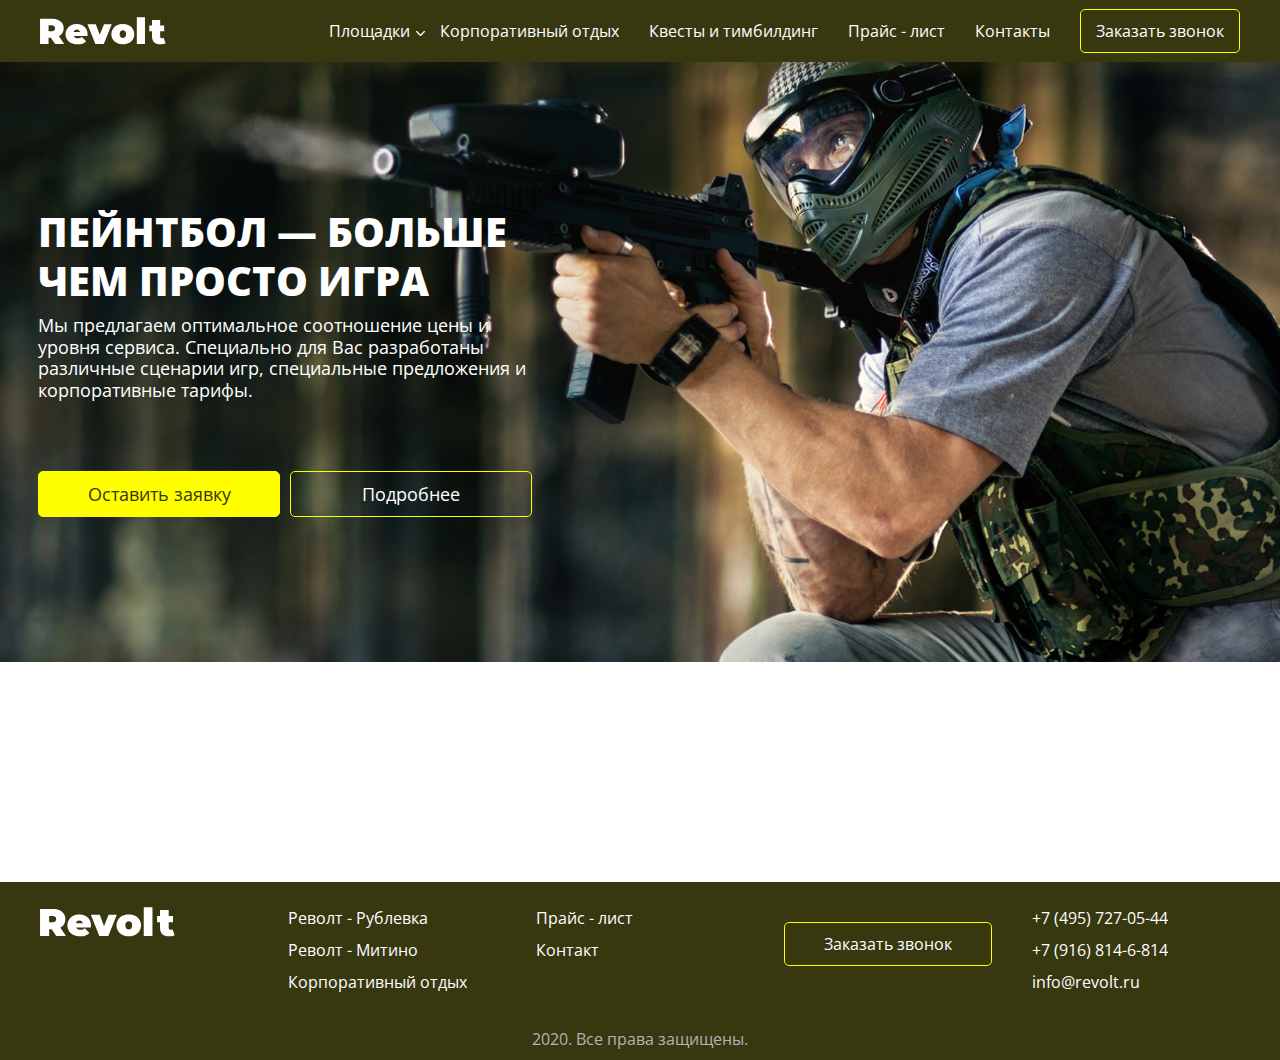
==== index.html @ 3234b591 "Add files via upload" ====
<!DOCTYPE html>
<html lang="en">

<head>
    <meta charset="utf-8">
    <meta http-equiv="X-UA-Compatible" content="IE=edge">
    <title></title>
    <meta name="description" content="">
    <meta name="viewport" content="width=device-width, user-scalable=no, initial-scale=1.0, maximum-scale=1.0, minimum-scale=1.0">
    <link rel="stylesheet" href="css/slick.css">
    <link rel="stylesheet" href="css/slick-theme.css">
    <link rel="stylesheet" href="css/magnific-popup.css">
    <link rel="stylesheet" href="css/main.css">
    <link href="https://fonts.googleapis.com/css?family=Open+Sans:300,400,600,700,800&display=swap&subset=cyrillic" rel="stylesheet">
</head>

<body>
    <div class="wrapper">
        <header class="padding">
            <div class="container">
                <div class="header-container">
                    <div class="logo-box">
                        <img src="img/icon/revolt.svg" alt="logo">
                    </div>
                    <nav>
                        <ul>
                            <li>
                                <a href="#">Площадки</a>
                                <ul class="sub-menu">
                                    <li>
                                        <a href="#">Test</a>
                                    </li>
                                    <li>
                                        <a href="#">Test</a>
                                    </li>
                                </ul>
                            </li>
                            <li>
                                <a href="#">Корпоративный отдых</a>
                            </li>
                            <li>
                                <a href="#">Квесты и тимбилдинг</a>
                            </li>
                            <li>
                                <a href="#">Прайс - лист</a>
                            </li>
                            <li>
                                <a href="#">Контакты</a>
                            </li>
                        </ul>
                        <a href="#" class="btn-call">Заказать звонок</a>
                    </nav>
                    <img src="img/icon/menu.svg" class="call-menu" alt="menu">
                </div>
            </div>
        </header>
        <main>
            <div class="backdrop"></div>
            <section class="offer padding">
                <div class="container">
                    <div class="offer-container">
                        <div class="offer-box">
                            <p class="title-xl">пейнтбол — бОльше чем просто игра</p>
                            <p class="text-simple">
                                Мы предлагаем оптимальное соотношение цены и уровня сервиса. Специально для Вас разработаны различные сценарии игр, специальные предложения и корпоративные тарифы.
                            </p>
                            <div class="btn-wraper">
                                <a href="#" class="btn-gold">Оставить заявку</a>
                                <a href="#" class="btn-transparent">Подробнее</a>
                            </div>
                        </div>
                    </div>
                </div>
            </section>
        </main>
        <footer class="padding">
            <div class="container">
                <div class="footer-container">
                    <div class="footer-logo">
                        <img src="img/icon/revolt.svg" alt="revolt">
                    </div>
                    <div class="footer-link-box">
                        <a href="#" class="footer-link">Револт - Рублевка</a>
                        <a href="#" class="footer-link">Револт - Митино</a>
                        <a href="#" class="footer-link">Корпоративный отдых</a>
                    </div>
                    <div class="footer-link-box">
                        <a href="#" class="footer-link">Прайс - лист</a>
                        <a href="#" class="footer-link">Контакт</a>
                    </div>
                    <div class="footer-link-box">
                        <a href="#" class="btn-call">Заказать звонок</a>
                    </div>
                    <div class="footer-link-box">
                        <a href="#" class="footer-link">+7 (495) 727-05-44</a>
                        <a href="#" class="footer-link">+7 (916) 814-6-814</a>
                        <a href="#" class="footer-link">info@revolt.ru</a>
                    </div>
                </div>
                <p class="coopyright">2020. Все права защищены.</p>
            </div>
        </footer>
    </div>


    <div id="test-form" class="mfp-hide white-popup-block">
        <p class="modal-title">Форма заявки</p>
        <p class="modal-text text-light">Оставьте свои контакты и мы с вами свяжемся<br> для уточнения деталей</p>
        <form method="POST">
            <div class="input-box">
                <input type="text" name="nameUser" placeholder="Имя" min="2" max="15" required>
            </div>
            <div class="input-box">
                <input type="text" name="phoneUser" placeholder="Телефон" min="8" max="25" required>
            </div>
            <div class="btn-wrap">
                <button type="submit">Отправить заявку</button>
            </div>
            <p class="politica-form">
                Нажимая кнопку, я принимаю <a href="#">политику<br> конфиденциальности</a> и соглашаюсь<br> с обработкой персональных данных.
            </p>
        </form>
    </div>

    <script src="js/libs/jquery-3.4.1.min.js"></script>
    <script src="js/libs/slick.min.js"></script>
    <script src="js/libs/jquery.magnific-popup.min.js"></script>
    <script src="js/common.js"></script>
</body>

</html>
---- css/main.css ----
header {
  background: #373810;
  -webkit-box-shadow: 8px 8px 15px rgba(55, 56, 16, 0.3);
          box-shadow: 8px 8px 15px rgba(55, 56, 16, 0.3);
  z-index: 999;
  position: relative; }

.header-container {
  display: -webkit-box;
  display: -webkit-flex;
  display: -ms-flexbox;
  display: flex;
  -webkit-box-align: center;
  -webkit-align-items: center;
      -ms-flex-align: center;
          align-items: center;
  -webkit-box-pack: justify;
  -webkit-justify-content: space-between;
      -ms-flex-pack: justify;
          justify-content: space-between; }
  @media (max-width: 990px) {
    .header-container {
      padding: 10px 0;
      position: relative; } }
  .header-container .logo-box {
    display: -webkit-box;
    display: -webkit-flex;
    display: -ms-flexbox;
    display: flex;
    -webkit-box-align: center;
    -webkit-align-items: center;
        -ms-flex-align: center;
            align-items: center;
    -webkit-box-pack: center;
    -webkit-justify-content: center;
        -ms-flex-pack: center;
            justify-content: center; }
  .header-container nav {
    display: -webkit-box;
    display: -webkit-flex;
    display: -ms-flexbox;
    display: flex;
    padding: 5px 0;
    -webkit-box-align: center;
    -webkit-align-items: center;
        -ms-flex-align: center;
            align-items: center;
    -webkit-box-pack: justify;
    -webkit-justify-content: space-between;
        -ms-flex-pack: justify;
            justify-content: space-between; }
    @media (max-width: 990px) {
      .header-container nav {
        display: none;
        padding: 0;
        top: 50px;
        left: -20px;
        width: 100vw;
        position: absolute;
        background: #373810;
        -webkit-box-shadow: 8px 8px 15px rgba(55, 56, 16, 0.2);
                box-shadow: 8px 8px 15px rgba(55, 56, 16, 0.2); } }
    .header-container nav ul {
      display: -webkit-box;
      display: -webkit-flex;
      display: -ms-flexbox;
      display: flex;
      -webkit-box-align: center;
      -webkit-align-items: center;
          -ms-flex-align: center;
              align-items: center;
      -webkit-box-pack: justify;
      -webkit-justify-content: space-between;
          -ms-flex-pack: justify;
              justify-content: space-between;
      margin-right: 15px; }
      @media (max-width: 990px) {
        .header-container nav ul {
          padding: 10px 15px;
          margin: 0;
          -webkit-box-orient: vertical;
          -webkit-box-direction: normal;
          -webkit-flex-direction: column;
              -ms-flex-direction: column;
                  flex-direction: column;
          -webkit-box-align: start;
          -webkit-align-items: flex-start;
              -ms-flex-align: start;
                  align-items: flex-start;
          margin-bottom: 5px; } }
      .header-container nav ul li a {
        display: block;
        font: normal 1rem 'Open Sans', sans-serif;
        padding: 15px;
        color: #fff;
        -webkit-transition: .3s;
        -o-transition: .3s;
        transition: .3s; }
        .header-container nav ul li a:hover {
          color: #e0e0e0; }
        @media (max-width: 1150px) {
          .header-container nav ul li a {
            padding: 10px 5px;
            font-size: .9rem; } }
        @media (max-width: 990px) {
          .header-container nav ul li a {
            font-size: 1rem;
            font-weight: 600; } }
      .header-container nav ul li:nth-child(1) {
        position: relative;
        -webkit-transition: .3s;
        -o-transition: .3s;
        transition: .3s; }
        .header-container nav ul li:nth-child(1)::after {
          content: url(../img/icon/arrow.svg);
          position: absolute;
          right: 0;
          top: 16px; }
          @media (max-width: 990px) {
            .header-container nav ul li:nth-child(1)::after {
              right: -20px;
              top: 11px; } }
        .header-container nav ul li:nth-child(1):hover .sub-menu {
          display: block;
          opacity: 1; }
    .header-container nav .sub-menu {
      display: none;
      position: absolute;
      background: #373810;
      left: 15px;
      margin: 0;
      width: 100%;
      opacity: 0;
      -webkit-transition: .3s;
      -o-transition: .3s;
      transition: .3s; }
      @media (max-width: 990px) {
        .header-container nav .sub-menu {
          position: relative;
          left: 15px;
          padding: 0 5px;
          display: block; } }
      .header-container nav .sub-menu li {
        position: relative; }
      .header-container nav .sub-menu li:nth-child(1)::after {
        display: none; }
      .header-container nav .sub-menu a {
        padding: 10px;
        font-size: .87rem; }
        @media (max-width: 990px) {
          .header-container nav .sub-menu a {
            font-size: 1rem;
            font-weight: 600;
            padding: 0;
            margin-bottom: 10px; } }
      @media (max-width: 990px) {
        .header-container nav .sub-menu li:last-child a {
          margin: 0; } }
  .header-container .btn-call {
    display: block;
    font: normal 1rem 'Open Sans', sans-serif;
    color: #fff;
    padding: 10px 15px;
    border: 1px solid #FFFF00;
    border-radius: 5px;
    display: -webkit-box;
    display: -webkit-flex;
    display: -ms-flexbox;
    display: flex;
    -webkit-box-align: center;
    -webkit-align-items: center;
        -ms-flex-align: center;
            align-items: center;
    -webkit-box-pack: center;
    -webkit-justify-content: center;
        -ms-flex-pack: center;
            justify-content: center;
    -webkit-transition: .3s;
    -o-transition: .3s;
    transition: .3s; }
    @media (max-width: 990px) {
      .header-container .btn-call {
        -webkit-box-sizing: border-box;
                box-sizing: border-box;
        max-width: 100%;
        font-weight: 600;
        font-size: 1.125rem;
        margin: 0 20px;
        margin-bottom: 20px; } }
    .header-container .btn-call:hover {
      background: #FFFF00;
      color: #000; }

.call-menu {
  display: none; }
  @media (max-width: 990px) {
    .call-menu {
      display: block;
      height: 30px; } }

.backdrop {
  position: fixed;
  left: -110%;
  top: 0;
  width: 100%;
  height: 100%;
  background: rgba(0, 0, 0, 0.7);
  opacity: 0;
  z-index: 99;
  -webkit-transition: opacity 0.3s ease;
  -o-transition: opacity 0.3s ease;
  transition: opacity 0.3s ease; }

.backdrop-active {
  opacity: 1;
  left: 0; }

.offer {
  background: url(../img/offer/offer-bg.png) no-repeat center center;
  background-size: cover;
  height: 600px; }
  @media (max-width: 768px) {
    .offer {
      height: 500px; } }
  .offer .container {
    height: 100%; }

.offer-container {
  display: -webkit-box;
  display: -webkit-flex;
  display: -ms-flexbox;
  display: flex;
  -webkit-box-orient: vertical;
  -webkit-box-direction: normal;
  -webkit-flex-direction: column;
      -ms-flex-direction: column;
          flex-direction: column;
  -webkit-box-pack: center;
  -webkit-justify-content: center;
      -ms-flex-pack: center;
          justify-content: center;
  -webkit-box-align: center;
  -webkit-align-items: center;
      -ms-flex-align: center;
          align-items: center;
  height: 100%;
  max-width: 500px; }
  .offer-container .text-simple {
    margin-bottom: 70px; }
    @media (max-width: 990px) {
      .offer-container .text-simple {
        margin-bottom: 30px; } }
    @media (max-width: 576px) {
      .offer-container .text-simple {
        text-align: center; } }
  @media (max-width: 576px) {
    .offer-container .title-xl {
      text-align: center; } }

.title-xl {
  text-transform: uppercase;
  color: #FFF;
  font: 900 2.5rem 'Open Sans', sans-serif;
  line-height: 123.9%;
  margin-bottom: 10px; }
  @media (max-width: 990px) {
    .title-xl {
      font-size: 2rem; } }
  @media (max-width: 576px) {
    .title-xl {
      font-size: 1.4rem; } }

.text-simple {
  color: #FFF;
  font: normal 1.125rem 'Open Sans', sans-serif;
  line-height: 119.9%; }
  @media (max-width: 990px) {
    .text-simple {
      font-size: 1rem; } }
  @media (max-width: 576px) {
    .text-simple {
      font-size: .95rem; } }

.btn-gold {
  background: #FFFF00;
  border-radius: 5px;
  color: #373810;
  font: normal 1.125rem 'Open Sans', sans-serif;
  padding: 10px 30px;
  border: 1px solid #FFFF00;
  width: 180px;
  display: block;
  -webkit-transition: .3s;
  -o-transition: .3s;
  transition: .3s; }
  .btn-gold:hover {
    -webkit-box-shadow: 0px 0px 25px 0px rgba(255, 255, 0, 0.75);
            box-shadow: 0px 0px 25px 0px rgba(255, 255, 0, 0.75); }
  @media (max-width: 576px) {
    .btn-gold {
      width: 100%;
      -webkit-box-sizing: border-box;
              box-sizing: border-box; } }

.btn-transparent {
  background: transparent;
  border: 1px solid #FFFF00;
  border-radius: 5px;
  color: #fff;
  font: normal 1.125rem 'Open Sans', sans-serif;
  padding: 10px 30px;
  width: 180px;
  display: block;
  -webkit-transition: .3s;
  -o-transition: .3s;
  transition: .3s; }
  .btn-transparent:hover {
    background: #FFFF00;
    color: #000; }
  @media (max-width: 576px) {
    .btn-transparent {
      width: 100%;
      -webkit-box-sizing: border-box;
              box-sizing: border-box; } }

.btn-wraper {
  display: -webkit-box;
  display: -webkit-flex;
  display: -ms-flexbox;
  display: flex; }
  @media (max-width: 768px) {
    .btn-wraper {
      -webkit-box-orient: vertical;
      -webkit-box-direction: normal;
      -webkit-flex-direction: column;
          -ms-flex-direction: column;
              flex-direction: column;
      -webkit-box-pack: center;
      -webkit-justify-content: center;
          -ms-flex-pack: center;
              justify-content: center;
      -webkit-box-align: center;
      -webkit-align-items: center;
          -ms-flex-align: center;
              align-items: center; } }
  .btn-wraper a {
    text-align: center;
    margin-right: 10px; }
    @media (max-width: 768px) {
      .btn-wraper a {
        margin: 0 0 10px 0; } }

footer {
  background: #373810; }

.footer-container {
  padding: 25px 0;
  display: grid;
  grid-template-columns: 1fr 1fr 1fr 1fr 1fr;
  grid-gap: 40px; }
  @media (max-width: 1110px) {
    .footer-container {
      grid-gap: 20px; } }
  @media (max-width: 990px) {
    .footer-container {
      grid-template-columns: 1fr 1fr 1fr; } }
  @media (max-width: 768px) {
    .footer-container {
      grid-template-columns: 1fr 1fr; } }
  .footer-container img {
    height: 30px; }
    @media (max-width: 380px) {
      .footer-container img {
        height: 25px; } }

@media (max-width: 990px) {
  .footer-link-box:nth-child(2) {
    -webkit-box-align: start;
    -webkit-align-items: flex-start;
        -ms-flex-align: start;
            align-items: flex-start;
    display: -webkit-box;
    display: -webkit-flex;
    display: -ms-flexbox;
    display: flex;
    grid-row-start: 2;
    -webkit-box-orient: vertical;
    -webkit-box-direction: normal;
    -webkit-flex-direction: column;
        -ms-flex-direction: column;
            flex-direction: column; } }

@media (max-width: 990px) {
  .footer-link-box:nth-child(3) {
    -webkit-box-align: end;
    -webkit-align-items: flex-end;
        -ms-flex-align: end;
            align-items: flex-end;
    display: -webkit-box;
    display: -webkit-flex;
    display: -ms-flexbox;
    display: flex;
    -webkit-box-orient: vertical;
    -webkit-box-direction: normal;
    -webkit-flex-direction: column;
        -ms-flex-direction: column;
            flex-direction: column; } }

@media (max-width: 990px) {
  .footer-link-box:nth-child(4) {
    grid-column-start: 1;
    grid-column-end: 3; } }

@media (max-width: 990px) {
  .footer-link-box:nth-child(5) {
    grid-column-start: 2;
    grid-column-end: 3;
    grid-row-start: 2;
    -webkit-box-align: end;
    -webkit-align-items: flex-end;
        -ms-flex-align: end;
            align-items: flex-end;
    display: -webkit-box;
    display: -webkit-flex;
    display: -ms-flexbox;
    display: flex;
    -webkit-box-orient: vertical;
    -webkit-box-direction: normal;
    -webkit-flex-direction: column;
        -ms-flex-direction: column;
            flex-direction: column; } }

.coopyright {
  display: block;
  text-align: center;
  font: normal 1rem 'Open Sans', sans-serif;
  color: #B3B3B3;
  padding-bottom: 10px; }

.footer-link-box .btn-call {
  display: inline-block;
  font: normal 1rem 'Open Sans', sans-serif;
  color: #fff;
  padding: 10px 15px;
  border: 1px solid #FFFF00;
  border-radius: 5px;
  display: -webkit-box;
  display: -webkit-flex;
  display: -ms-flexbox;
  display: flex;
  -webkit-box-align: center;
  -webkit-align-items: center;
      -ms-flex-align: center;
          align-items: center;
  -webkit-box-pack: center;
  -webkit-justify-content: center;
      -ms-flex-pack: center;
          justify-content: center;
  -webkit-transition: .3s;
  -o-transition: .3s;
  transition: .3s;
  margin-top: 15px; }
  @media (max-width: 990px) {
    .footer-link-box .btn-call {
      -webkit-box-sizing: border-box;
              box-sizing: border-box;
      max-width: 100%;
      font-weight: 600;
      font-size: 1.125rem;
      margin: 0 20px; } }
  .footer-link-box .btn-call:hover {
    background: #FFFF00;
    color: #000; }

.footer-link-box .footer-link {
  font: normal 1rem 'Open Sans', sans-serif;
  color: #fff;
  margin-bottom: 10px;
  display: block;
  -webkit-transition: .3s;
  -o-transition: .3s;
  transition: .3s; }
  .footer-link-box .footer-link:hover {
    color: #e0e0e0; }
  @media (max-width: 990px) {
    .footer-link-box .footer-link {
      font-size: .9rem; } }

html,
body {
  padding: 0;
  margin: 0;
  overflow-x: hidden;
  -webkit-box-sizing: border-box;
          box-sizing: border-box;
  font-family: 'Open Sans', sans-serif; }

.container {
  max-width: 1280px;
  margin: 0 auto; }

ul {
  padding: 0;
  margin: 0; }

h1,
h2,
h3,
h4,
h5,
p {
  margin: 0; }

.padding {
  padding: 0 40px; }
  @media (max-width: 990px) {
    .padding {
      padding: 0 20px; } }
  @media (max-width: 576px) {
    .padding {
      padding: 0 20px; } }

.margin {
  margin-bottom: 80px; }
  @media (max-width: 990px) {
    .margin {
      margin-bottom: 60px; } }

button,
input,
a {
  outline: none; }

main {
  min-height: -webkit-calc(100vh - 80px);
  min-height: calc(100vh - 80px); }

a {
  text-decoration: none;
  cursor: pointer; }

ul {
  list-style-type: none;
  padding: 0; }

.tabs__content {
  display: none; }

.tabs__content.active {
  display: block; }

.slick-slide {
  outline: none; }

main {
  margin-top: 0; }
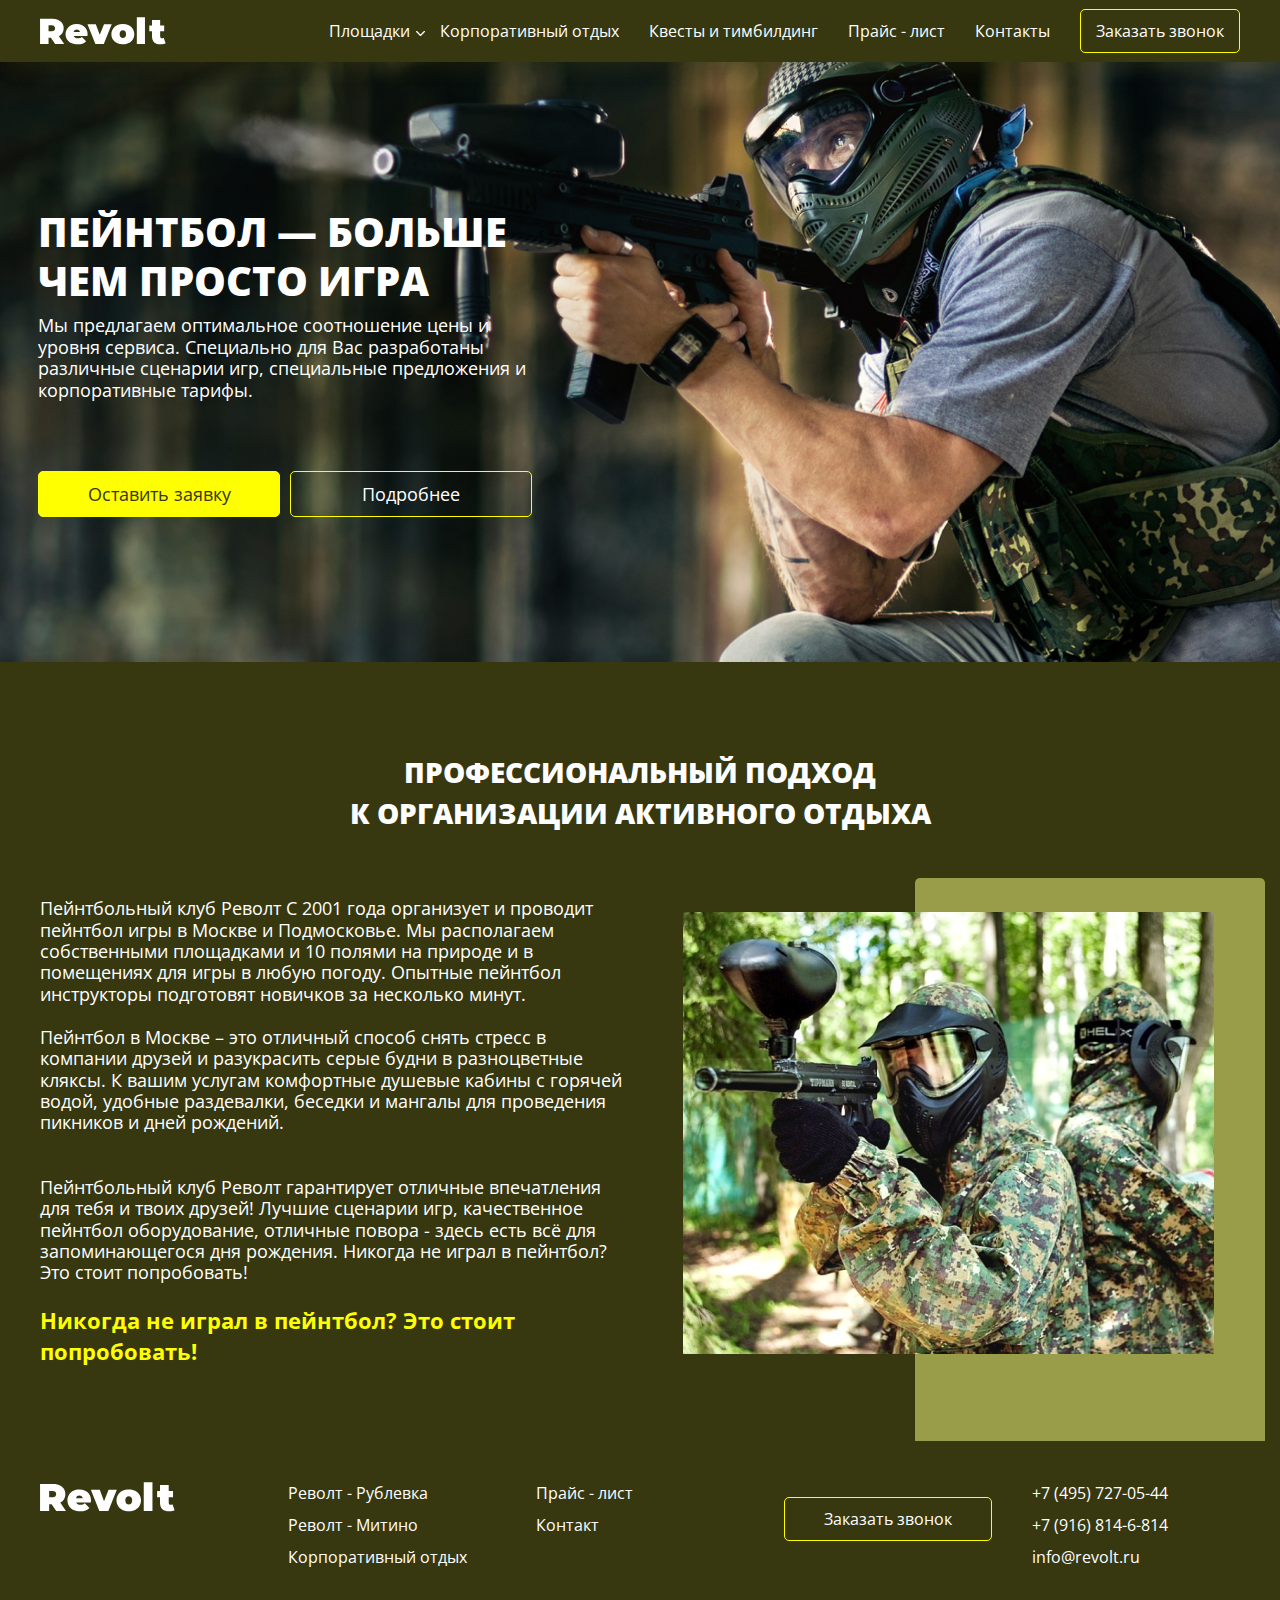
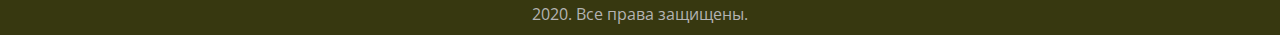
==== commit 98827a5c: "about" ====
--- a/index.html
+++ b/index.html
@@ -72,6 +72,30 @@
                     </div>
                 </div>
             </section>
+            <section class="about padding">
+                <div class="container">
+                    <p class="title-sm">
+                        профессиональный подход<br> к организации активного отдыха
+                    </p>
+                    <div class="about-container">
+                        <div class="about-box-info">
+                            <p class="text-simple">
+                                Пейнтбольный клуб Револт С 2001 года организует и проводит пейнтбол игры в Москве и Подмосковье. Мы располагаем собственными площадками и 10 полями на природе и в помещениях для игры в любую погоду. Опытные пейнтбол инструкторы подготовят новичков за несколько минут.
+                                <br> <br> Пейнтбол в Москве – это отличный способ снять стресс в компании друзей и разукрасить серые будни в разноцветные кляксы. К вашим услугам комфортные душевые кабины с горячей водой, удобные раздевалки, беседки и мангалы для проведения пикников и дней рождений. <br>
+                                <br> <br>Пейнтбольный клуб Револт гарантирует отличные впечатления для тебя и твоих друзей! Лучшие сценарии игр, качественное пейнтбол оборудование, отличные повора - здесь есть всё для запоминающегося дня рождения. Никогда не играл в пейнтбол? Это стоит попробовать!
+                                <br>
+                                <br>
+                                <span>
+                                    Никогда не играл в пейнтбол? Это стоит попробовать!
+                                </span>
+                            </p>
+                        </div>
+                        <div class="about-box-img">
+                            <img src="img/about/about-img.png" alt="about">
+                        </div>
+                    </div>
+                </div>
+            </section>
         </main>
         <footer class="padding">
             <div class="container">
--- a/css/main.css
+++ b/css/main.css
@@ -139,7 +139,8 @@
           position: relative;
           left: 15px;
           padding: 0 5px;
-          display: block; } }
+          display: block;
+          opacity: 1; } }
       .header-container nav .sub-menu li {
         position: relative; }
       .header-container nav .sub-menu li:nth-child(1)::after {
@@ -257,6 +258,60 @@
     .offer-container .title-xl {
       text-align: center; } }
 
+.about {
+  background: #373810; }
+  .about .container {
+    padding: 90px 0; }
+    @media (max-width: 990px) {
+      .about .container {
+        padding: 50px 0; } }
+  .about .title-sm {
+    text-align: center;
+    margin-bottom: 65px; }
+    @media (max-width: 990px) {
+      .about .title-sm {
+        margin-bottom: 30px; } }
+  .about .about-container {
+    display: grid;
+    grid-template-columns: 1fr 1fr;
+    grid-gap: 35px; }
+    @media (max-width: 990px) {
+      .about .about-container {
+        grid-template-columns: 1fr; } }
+    .about .about-container .about-box-img {
+      position: relative;
+      display: -webkit-box;
+      display: -webkit-flex;
+      display: -ms-flexbox;
+      display: flex;
+      -webkit-box-align: center;
+      -webkit-align-items: center;
+          -ms-flex-align: center;
+              align-items: center;
+      -webkit-box-pack: center;
+      -webkit-justify-content: center;
+          -ms-flex-pack: center;
+              justify-content: center; }
+      .about .about-container .about-box-img::before {
+        content: '';
+        display: block;
+        position: absolute;
+        background: #999C48;
+        border-radius: 5px 5px 0px 0px;
+        width: 350px;
+        height: 120%;
+        right: -25px;
+        top: -20px;
+        z-index: 1; }
+        @media (max-width: 990px) {
+          .about .about-container .about-box-img::before {
+            display: none; } }
+    .about .about-container img {
+      max-width: 100%;
+      height: auto;
+      position: relative;
+      z-index: 2; }
+
 .title-xl {
   text-transform: uppercase;
   color: #FFF;
@@ -270,10 +325,32 @@
     .title-xl {
       font-size: 1.4rem; } }
 
+.title-sm {
+  text-transform: uppercase;
+  color: #FFF;
+  font: 900 1.75rem 'Open Sans', sans-serif;
+  line-height: 145.4%;
+  margin-bottom: 10px; }
+  @media (max-width: 990px) {
+    .title-sm {
+      font-size: 1.4rem; } }
+  @media (max-width: 576px) {
+    .title-sm {
+      font-size: 1.25rem; } }
+  @media (max-width: 990px) {
+    .title-sm br {
+      display: none; } }
+
 .text-simple {
   color: #FFF;
   font: normal 1.125rem 'Open Sans', sans-serif;
   line-height: 119.9%; }
+  .text-simple span {
+    color: #ffff00;
+    font: bold 1.4rem 'Open Sans', sans-serif; }
+    @media (max-width: 990px) {
+      .text-simple span {
+        font-size: 1rem; } }
   @media (max-width: 990px) {
     .text-simple {
       font-size: 1rem; } }
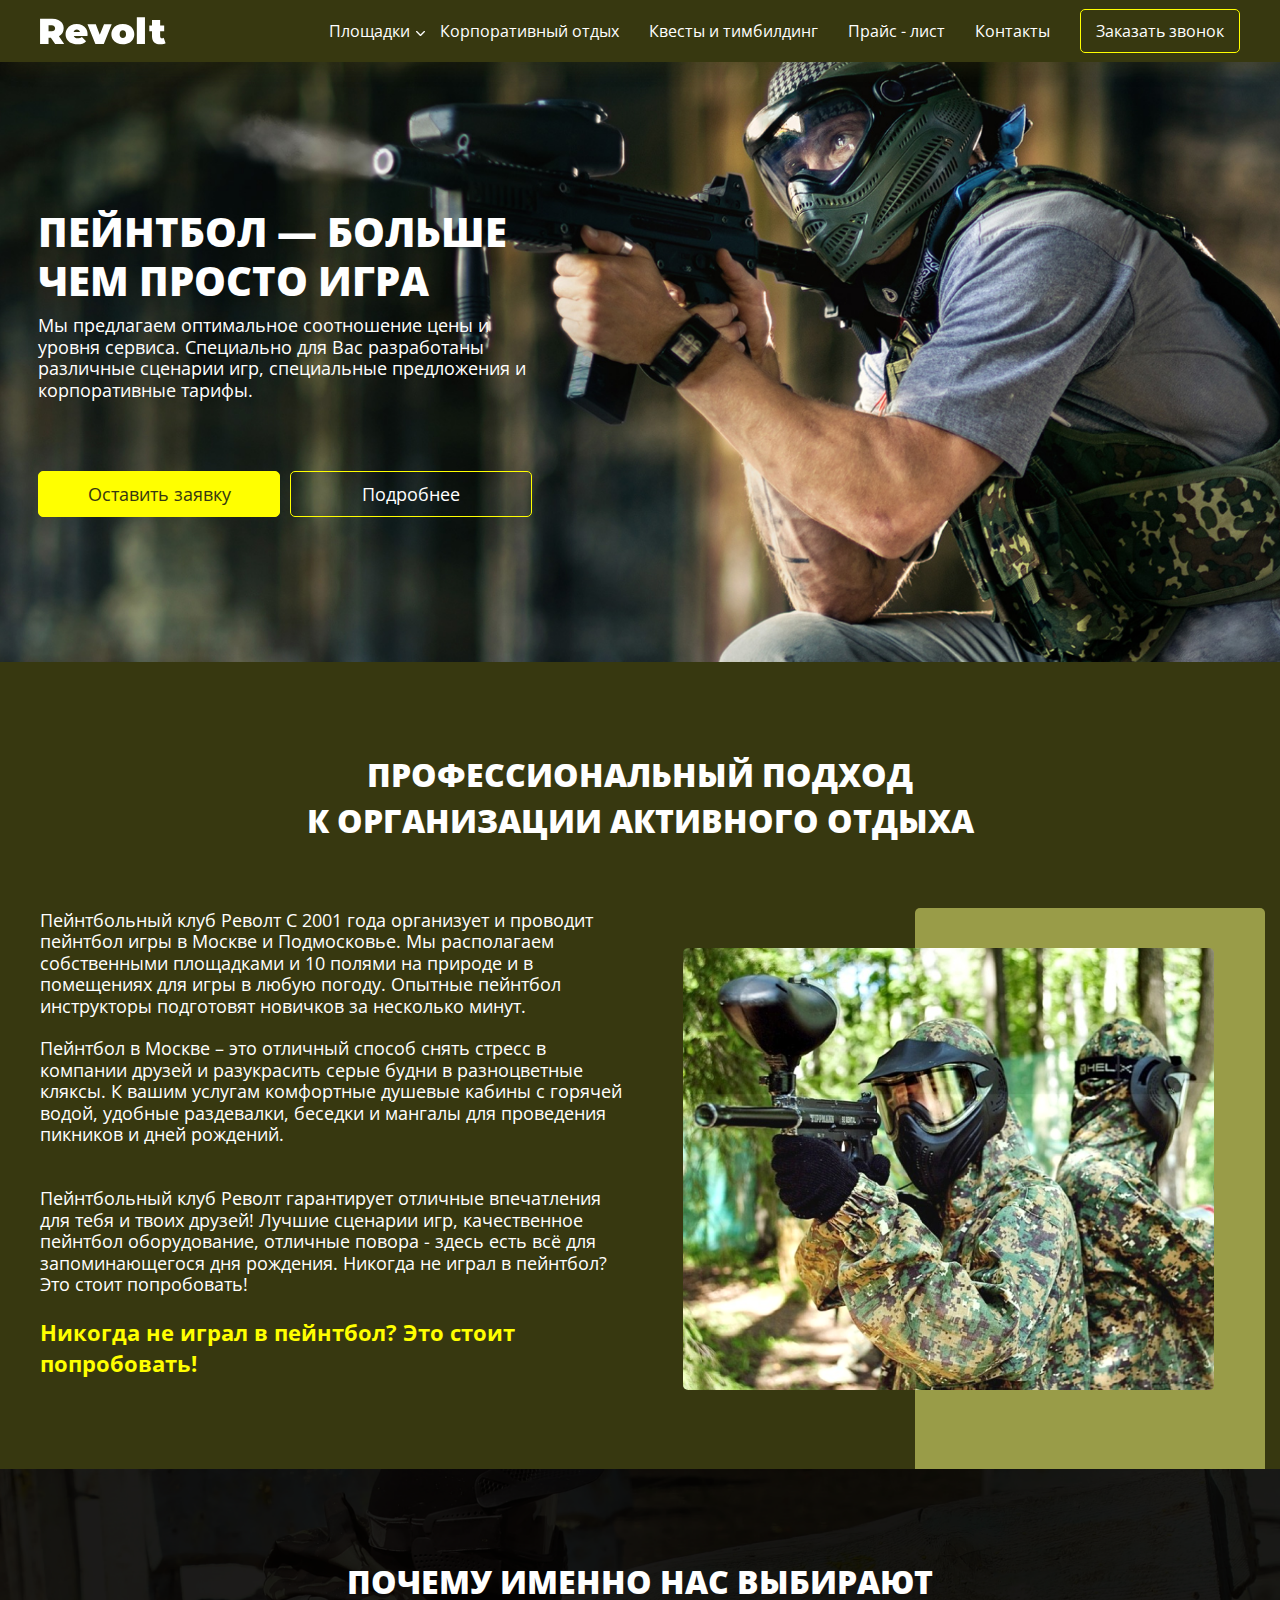
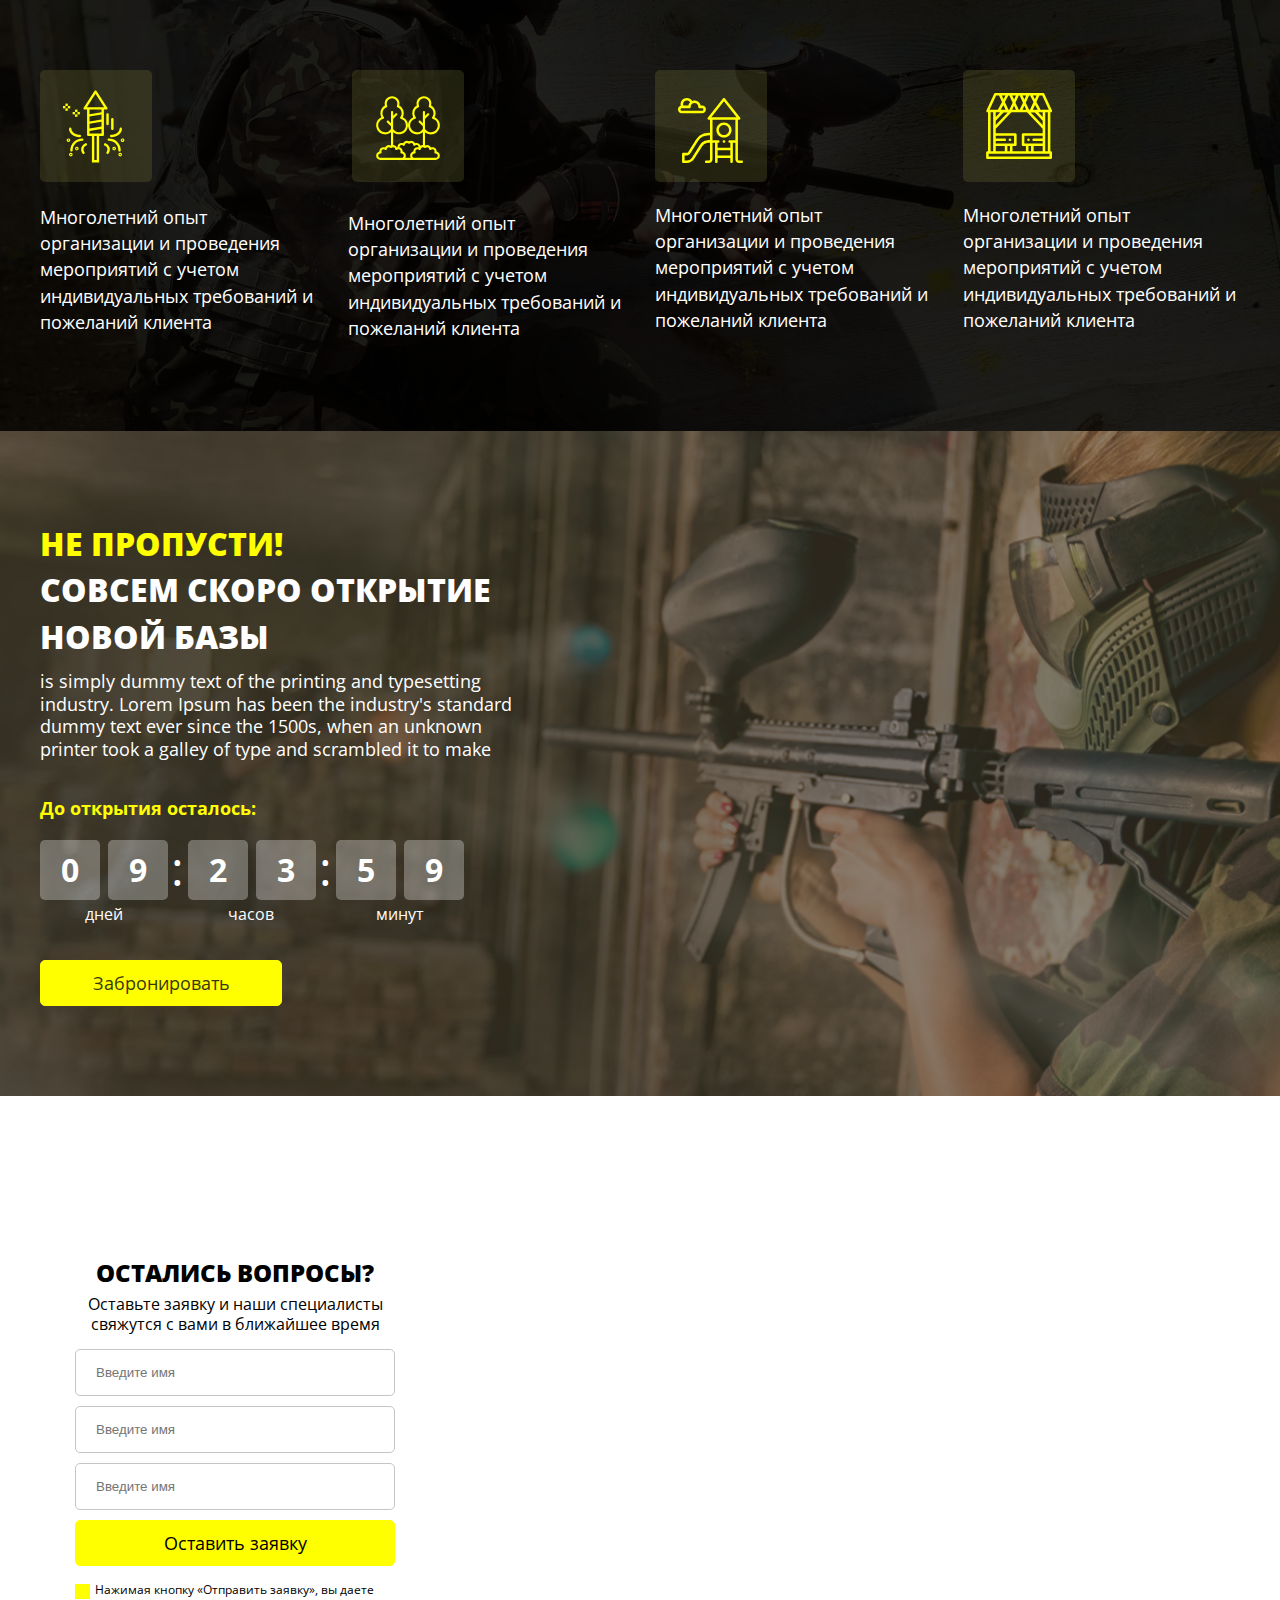
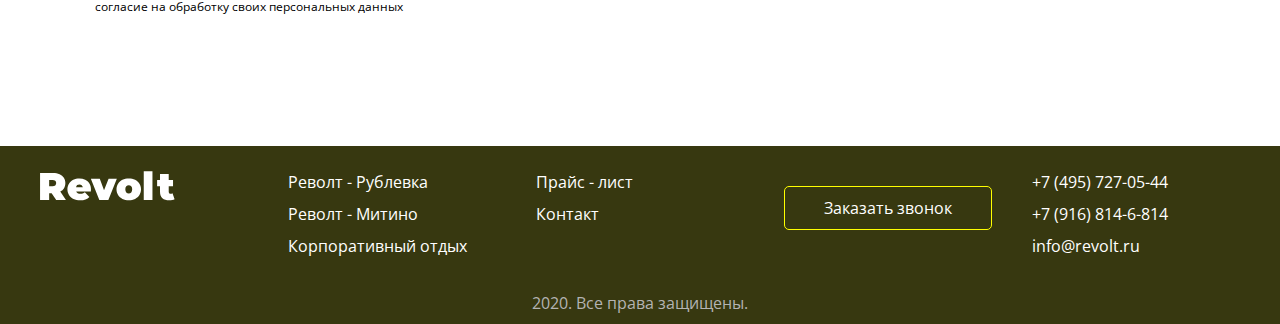
==== commit 19d212a8: "main-page" ====
--- a/index.html
+++ b/index.html
@@ -96,6 +96,75 @@
                     </div>
                 </div>
             </section>
+            <section class="advanture padding">
+                <div class="container">
+                    <p class="title-sm">
+                        почему именно нас выбирают
+                    </p>
+                    <div class="advanture-container">
+                        <div class="advanture-box">
+                            <img src="img/advature/advant-icon-1.svg" alt="advant">
+                            <p class="text-simple">
+                                Многолетний опыт организации и проведения мероприятий с учетом индивидуальных требований и пожеланий клиента
+                            </p>
+                        </div>
+                        <div class="advanture-box">
+                            <img src="img/advature/advant-icon-2.svg" alt="advant">
+                            <p class="text-simple">
+                                Многолетний опыт организации и проведения мероприятий с учетом индивидуальных требований и пожеланий клиента
+                            </p>
+                        </div>
+                        <div class="advanture-box">
+                            <img src="img/advature/advant-icon-3.svg" alt="advant">
+                            <p class="text-simple">
+                                Многолетний опыт организации и проведения мероприятий с учетом индивидуальных требований и пожеланий клиента
+                            </p>
+                        </div>
+                        <div class="advanture-box">
+                            <img src="img/advature/advant-icon-4.svg" alt="advant">
+                            <p class="text-simple">
+                                Многолетний опыт организации и проведения мероприятий с учетом индивидуальных требований и пожеланий клиента
+                            </p>
+                        </div>
+                    </div>
+                </div>
+            </section>
+            <section class="timer padding">
+                <div class="container">
+                    <div class="timer-container">
+                        <p class="title-sm">
+                            <span>НЕ ПРОПУСТИ!</span> <br> СОВСЕМ СКОРО ОТКРЫТИЕ<br> НОВОЙ БАЗЫ
+                        </p>
+                        <p class="text-simple">
+                            is simply dummy text of the printing and typesetting industry. Lorem Ipsum has been the industry's standard dummy text ever since the 1500s, when an unknown printer took a galley of type and scrambled it to make
+                        </p>
+                        <div class="timer-info">
+                            <p class="timer-text">До открытия осталось:</p>
+                            <div class="timer-box-wrap">
+                                <div id="countdown" class="countdownHolder"></div>
+                            </div>
+                        </div>
+                        <a href="#" class="btn-gold">Забронировать</a>
+                    </div>
+                </div>
+            </section>
+            <section class="map">
+                <iframe src="https://www.google.com/maps/embed?pb=!1m18!1m12!1m3!1d387190.2798714688!2d-74.25986211989093!3d40.69767007105872!2m3!1f0!2f0!3f0!3m2!1i1024!2i768!4f13.1!3m3!1m2!1s0x89c24fa5d33f083b%3A0xc80b8f06e177fe62!2z0J3RjNGOLdCZ0L7RgNC6LCDQodCo0JA!5e0!3m2!1sru!2sua!4v1585500732573!5m2!1sru!2sua" frameborder="0" style="border:0;" allowfullscreen="" aria-hidden="false" tabindex="0"></iframe>
+                <div class="form-map padding container">
+                    <form class="form">
+                        <p class="title-sm">ОСТАЛИСЬ ВОПРОСЫ?</p>
+                        <p class="text-simple">Оставьте заявку и наши специалисты свяжутся с вами в ближайшее время</p>
+                        <input type="text" placeholder="Введите имя" class="simple-input">
+                        <input type="text" placeholder="Введите имя"  class="simple-input">
+                        <input type="text" placeholder="Введите имя"  class="simple-input">
+                        <button type="submit" class="btn-gold">Оставить заявку</button>
+                        <div class="checkbox">
+                            <input type="checkbox" class="check" id="checkbox_1" required>
+                            <label for="checkbox_1">Нажимая кнопку «Отправить заявку», вы даете согласие на обработку своих персональных данных</label>
+                        </div>
+                    </form>
+                </div>
+            </section>
         </main>
         <footer class="padding">
             <div class="container">
@@ -149,7 +218,9 @@
     <script src="js/libs/jquery-3.4.1.min.js"></script>
     <script src="js/libs/slick.min.js"></script>
     <script src="js/libs/jquery.magnific-popup.min.js"></script>
+    <script src="js/libs/countdown.min.js"></script>
     <script src="js/common.js"></script>
+
 </body>
 
 </html>--- a/css/main.css
+++ b/css/main.css
@@ -1,3 +1,4 @@
+@charset "UTF-8";
 header {
   background: #373810;
   -webkit-box-shadow: 8px 8px 15px rgba(55, 56, 16, 0.3);
@@ -301,7 +302,7 @@
         width: 350px;
         height: 120%;
         right: -25px;
-        top: -20px;
+        top: -2px;
         z-index: 1; }
         @media (max-width: 990px) {
           .about .about-container .about-box-img::before {
@@ -310,7 +311,287 @@
       max-width: 100%;
       height: auto;
       position: relative;
-      z-index: 2; }
+      z-index: 2;
+      top: 25px;
+      border-radius: 5px; }
+      @media (max-width: 990px) {
+        .about .about-container img {
+          top: 0; } }
+
+.advanture {
+  background: url(../img/advature/advanture-bg.png) no-repeat center center;
+  background-size: cover;
+  position: relative;
+  z-index: 2; }
+  .advanture .container {
+    padding: 90px 0; }
+    @media (max-width: 990px) {
+      .advanture .container {
+        padding: 50px 0; } }
+  .advanture .title-sm {
+    text-align: center;
+    display: block;
+    margin-bottom: 65px; }
+    @media (max-width: 990px) {
+      .advanture .title-sm {
+        margin-bottom: 30px; } }
+
+.advanture-container {
+  display: grid;
+  grid-template-columns: 1fr 1fr 1fr 1fr;
+  grid-gap: 30px; }
+  @media (max-width: 990px) {
+    .advanture-container {
+      grid-template-columns: 1fr 1fr; } }
+  @media (max-width: 768px) {
+    .advanture-container {
+      grid-template-columns: 1fr;
+      text-align: center; } }
+  .advanture-container p {
+    line-height: 145.4%; }
+  .advanture-container img {
+    margin-bottom: 15px; }
+
+.timer {
+  background: url(../img/timer/timer.png) no-repeat center center;
+  background-size: cover; }
+  .timer .container {
+    padding: 90px 0; }
+    @media (max-width: 990px) {
+      .timer .container {
+        padding: 50px 0; } }
+  .timer .timer-container {
+    max-width: 500px; }
+    .timer .timer-container .text-simple {
+      line-height: 126.9%;
+      margin-bottom: 35px; }
+  @media (max-width: 990px) {
+    .timer br {
+      display: none; } }
+  .timer .timer-text {
+    margin-bottom: 20px;
+    color: #FFFF00;
+    font: bold 1.125rem 'Open Sans', sans-serif; }
+
+.timer-box-wrap {
+  margin-bottom: 60px;
+  display: block; }
+  @media (max-width: 990px) {
+    .timer-box-wrap {
+      margin-bottom: 30px; } }
+  .timer-box-wrap .countdownHolder {
+    display: -webkit-box;
+    display: -webkit-flex;
+    display: -ms-flexbox;
+    display: flex; }
+    @media (max-width: 576px) {
+      .timer-box-wrap .countdownHolder {
+        grid-template-columns: 1fr;
+        display: grid;
+        grid-gap: 20px;
+        justify-items: center; } }
+  .timer-box-wrap .digit {
+    background: rgba(255, 255, 255, 0.3);
+    height: 60px;
+    width: 60px;
+    display: -webkit-box;
+    display: -webkit-flex;
+    display: -ms-flexbox;
+    display: flex;
+    -webkit-box-align: center;
+    -webkit-align-items: center;
+        -ms-flex-align: center;
+            align-items: center;
+    -webkit-box-pack: center;
+    -webkit-justify-content: center;
+        -ms-flex-pack: center;
+            justify-content: center;
+    border-radius: 5px;
+    color: #FFF;
+    font: bold 2rem 'Open Sans', sans-serif;
+    position: relative; }
+  .timer-box-wrap .countDays, .timer-box-wrap .countHours, .timer-box-wrap .countMinutes {
+    display: grid;
+    grid-template-columns: 1fr 1fr;
+    grid-gap: 8px;
+    margin-right: 20px;
+    position: relative; }
+    @media (max-width: 576px) {
+      .timer-box-wrap .countDays, .timer-box-wrap .countHours, .timer-box-wrap .countMinutes {
+        grid-template-columns: 60px 60px; } }
+  .timer-box-wrap .countDays::after {
+    content: ':';
+    color: #FFF;
+    font: normal 3rem 'Open Sans', sans-serif;
+    position: absolute;
+    bottom: 0px;
+    right: -16px; }
+    @media (max-width: 576px) {
+      .timer-box-wrap .countDays::after {
+        display: none; } }
+  .timer-box-wrap .countDays::before {
+    content: 'дней';
+    color: #FFF;
+    font: normal 1rem 'Open Sans', sans-serif;
+    position: absolute;
+    bottom: -25px;
+    left: 45px; }
+  .timer-box-wrap .countHours::after {
+    content: ':';
+    color: #FFF;
+    font: normal 3rem 'Open Sans', sans-serif;
+    position: absolute;
+    bottom: 0px;
+    right: -16px; }
+    @media (max-width: 576px) {
+      .timer-box-wrap .countHours::after {
+        display: none; } }
+  .timer-box-wrap .countHours::before {
+    content: 'часов';
+    color: #FFF;
+    font: normal 1rem 'Open Sans', sans-serif;
+    position: absolute;
+    bottom: -25px;
+    left: 40px; }
+  .timer-box-wrap .countMinutes::before {
+    content: 'минут';
+    color: #FFF;
+    font: normal 1rem 'Open Sans', sans-serif;
+    position: absolute;
+    bottom: -25px;
+    left: 40px; }
+
+.countSeconds {
+  display: none; }
+
+.map {
+  margin-bottom: -5px;
+  position: relative; }
+  @media (max-width: 576px) {
+    .map {
+      margin: 0; } }
+  .map iframe {
+    height: 650px;
+    width: 100%; }
+    @media (max-width: 576px) {
+      .map iframe {
+        height: 300px; } }
+
+.form-map {
+  position: absolute;
+  top: 140px; }
+  @media (max-width: 576px) {
+    .form-map {
+      position: relative;
+      top: 0; } }
+
+.form {
+  background: #fff;
+  max-width: 350px;
+  border-radius: 5px;
+  padding: 20px;
+  /*Outer box of the fake checkbox*/
+  /*Checkmark of the fake checkbox*/
+  /*Hide the checkmark by default*/
+  /*Unhide on the checked state*/ }
+  @media (max-width: 990px) {
+    .form {
+      padding: 15px; } }
+  @media (max-width: 576px) {
+    .form {
+      margin: 0 auto;
+      max-width: 100%;
+      margin-bottom: 15px; } }
+  .form .title-sm {
+    font-size: 1.5rem;
+    margin-bottom: 5px; }
+    @media (max-width: 990px) {
+      .form .title-sm {
+        font-size: 1.2rem; } }
+  .form .text-simple {
+    font-size: 1rem;
+    margin-bottom: 15px; }
+    @media (max-width: 990px) {
+      .form .text-simple {
+        font-size: .9rem; } }
+  .form p {
+    color: #000;
+    text-align: center; }
+  .form .simple-input {
+    display: block;
+    border: 1px solid #C5C5C5;
+    -webkit-box-sizing: border-box;
+            box-sizing: border-box;
+    border-radius: 5px;
+    width: 100%;
+    padding: 15px 20px;
+    width: 320px;
+    margin: 0 auto;
+    margin-bottom: 10px; }
+    @media (max-width: 990px) {
+      .form .simple-input {
+        width: 100%; } }
+  .form button {
+    width: 320px;
+    margin: 0 auto;
+    color: #000;
+    cursor: pointer;
+    margin-bottom: 15px; }
+    @media (max-width: 990px) {
+      .form button {
+        width: 100%; } }
+  .form .check {
+    position: absolute; }
+  .form label {
+    display: block;
+    width: 320px;
+    margin: 0 auto;
+    color: #000;
+    font: normal .75rem 'Open Sans', sans-serif; }
+    @media (max-width: 990px) {
+      .form label {
+        width: auto; } }
+  .form .checkbox input[type="checkbox"] {
+    opacity: 0; }
+  .form .checkbox label {
+    position: relative;
+    display: inline-block;
+    /*16px width of fake checkbox + 6px distance between fake checkbox and text*/
+    padding-left: 35px; }
+    @media (max-width: 990px) {
+      .form .checkbox label {
+        display: block;
+        position: relative;
+        left: -13px; } }
+  .form .checkbox label::before,
+  .form .checkbox label::after {
+    position: absolute;
+    content: "";
+    /*Needed for the line-height to take effect*/
+    display: inline-block; }
+  .form .checkbox label::before {
+    height: 15px;
+    width: 15px;
+    background: #FFFF00;
+    left: 15px;
+    /*(24px line-height - 16px height of fake checkbox) / 2 - 1px for the border
+         *to vertically center it.
+         */
+    top: 3px; }
+  .form .checkbox label::after {
+    height: 3px;
+    width: 7px;
+    border-left: 1px solid;
+    border-bottom: 1px solid;
+    -webkit-transform: rotate(-45deg);
+        -ms-transform: rotate(-45deg);
+            transform: rotate(-45deg);
+    left: 19px;
+    top: 8px; }
+  .form .checkbox input[type="checkbox"] + label::after {
+    content: none; }
+  .form .checkbox input[type="checkbox"]:checked + label::after {
+    content: ""; }
 
 .title-xl {
   text-transform: uppercase;
@@ -328,12 +609,14 @@
 .title-sm {
   text-transform: uppercase;
   color: #FFF;
-  font: 900 1.75rem 'Open Sans', sans-serif;
+  font: 900 2rem 'Open Sans', sans-serif;
   line-height: 145.4%;
   margin-bottom: 10px; }
+  .title-sm span {
+    color: #ffff00; }
   @media (max-width: 990px) {
     .title-sm {
-      font-size: 1.4rem; } }
+      font-size: 1.5rem; } }
   @media (max-width: 576px) {
     .title-sm {
       font-size: 1.25rem; } }
@@ -369,7 +652,8 @@
   display: block;
   -webkit-transition: .3s;
   -o-transition: .3s;
-  transition: .3s; }
+  transition: .3s;
+  text-align: center; }
   .btn-gold:hover {
     -webkit-box-shadow: 0px 0px 25px 0px rgba(255, 255, 0, 0.75);
             box-shadow: 0px 0px 25px 0px rgba(255, 255, 0, 0.75); }
@@ -388,6 +672,7 @@
   padding: 10px 30px;
   width: 180px;
   display: block;
+  text-align: center;
   -webkit-transition: .3s;
   -o-transition: .3s;
   transition: .3s; }
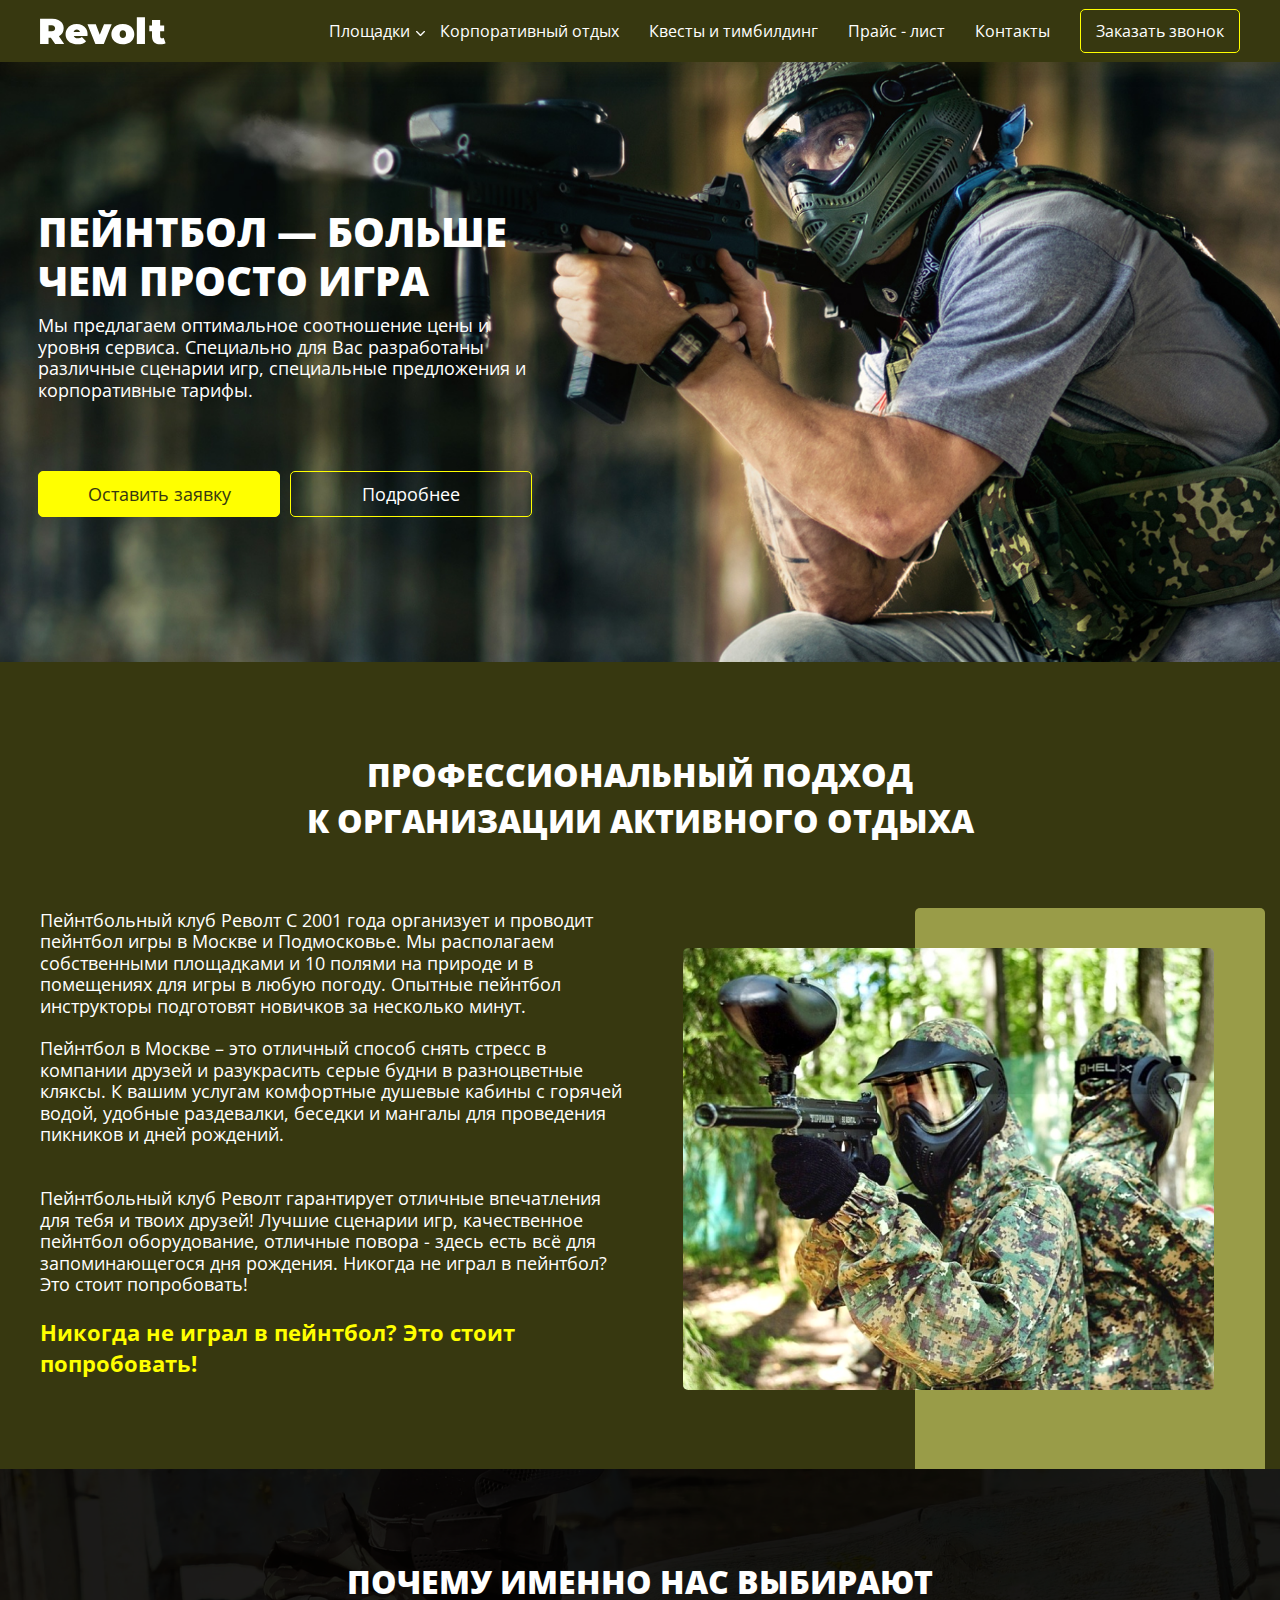
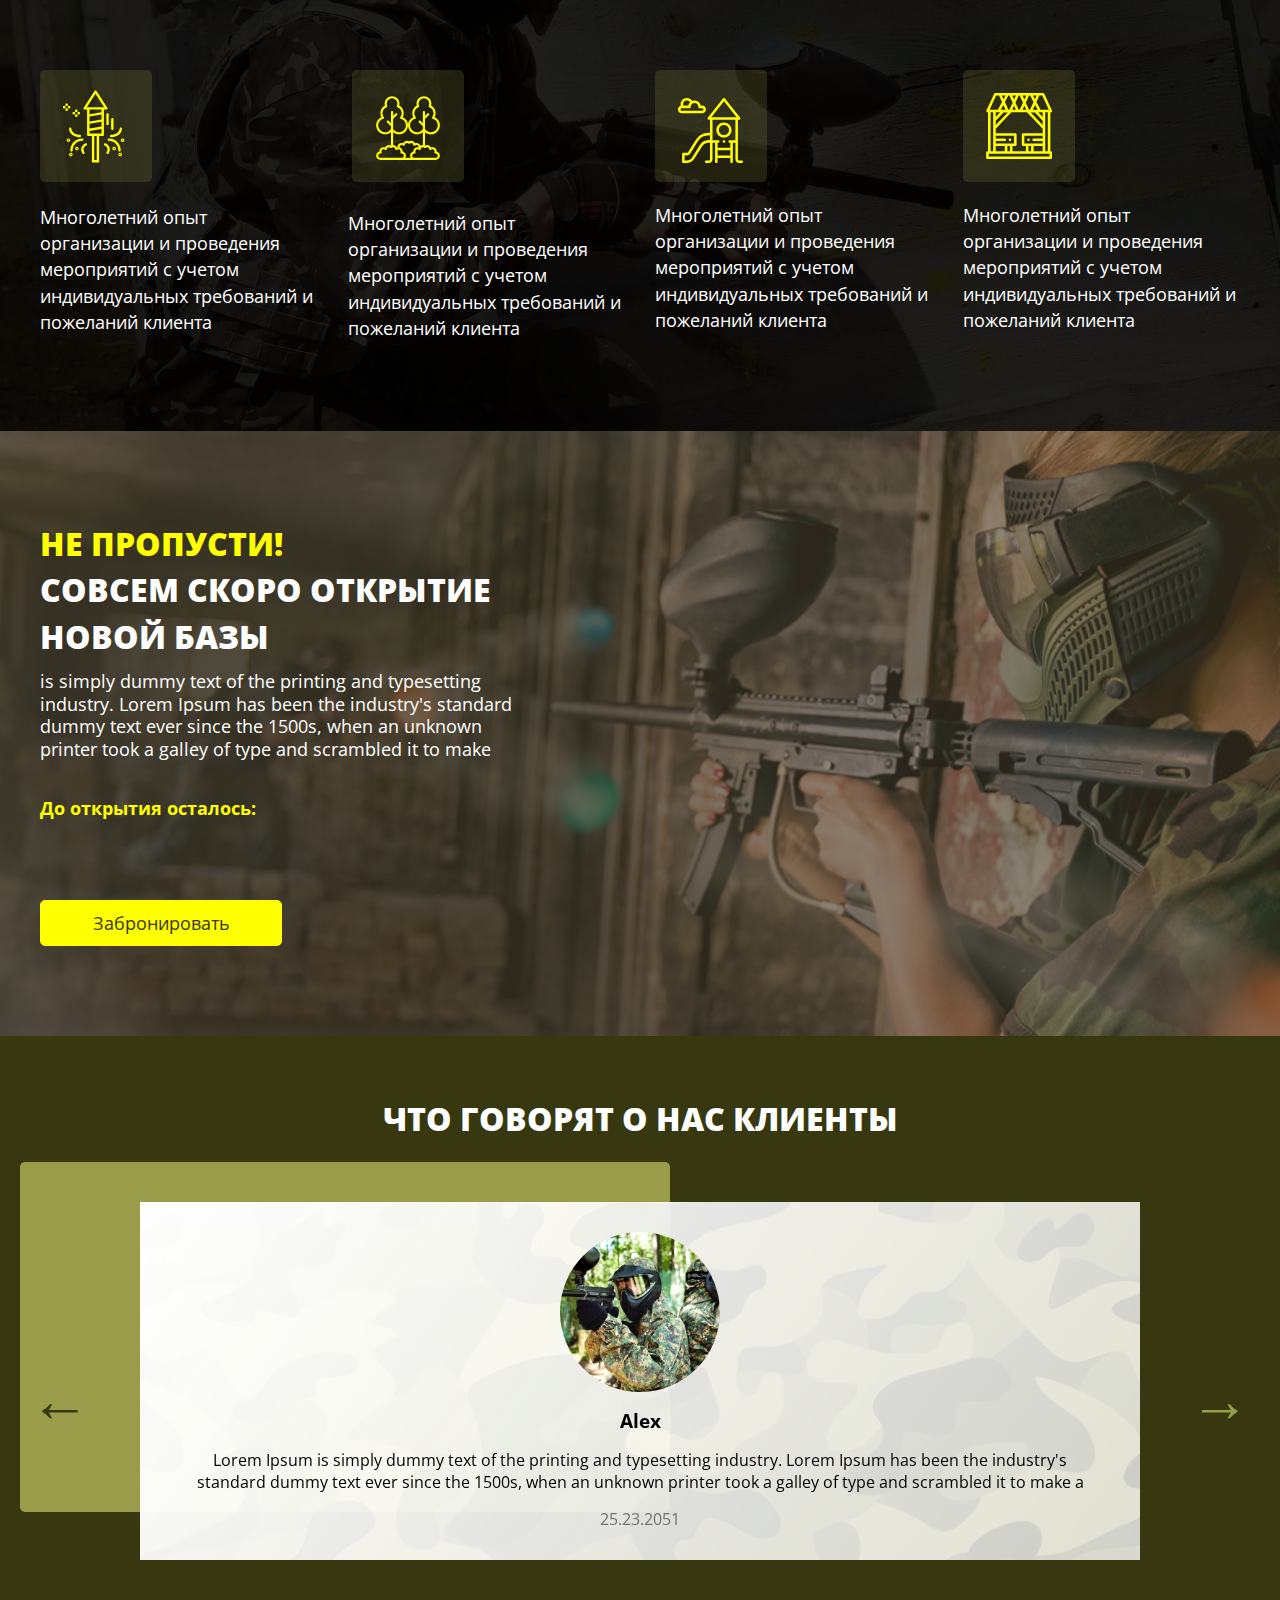
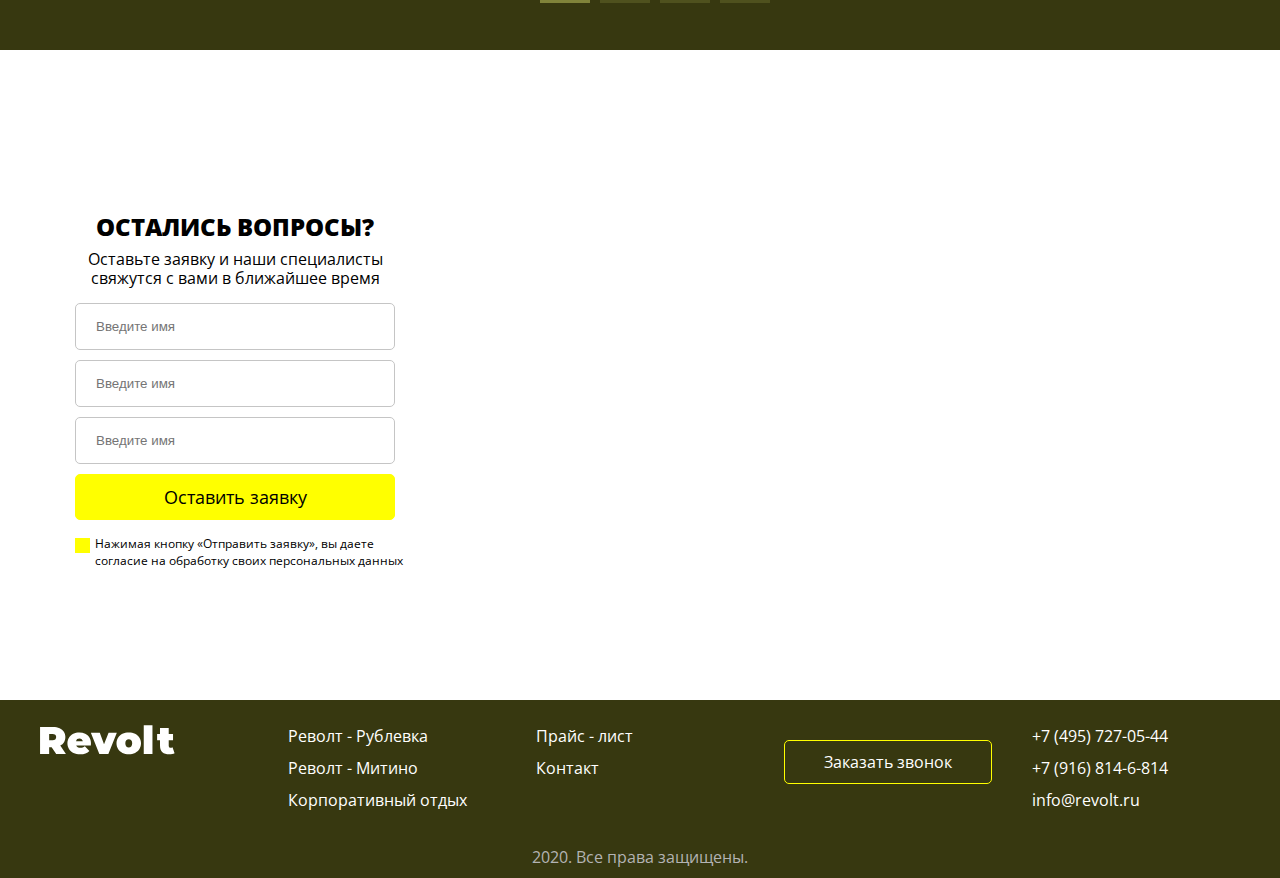
==== commit cfa210a3: "new-slider" ====
--- a/index.html
+++ b/index.html
@@ -145,6 +145,47 @@
                             </div>
                         </div>
                         <a href="#" class="btn-gold">Забронировать</a>
+                    </div>
+                </div>
+            </section>
+            <section class="clients padding">
+                <div class="container">
+                    <p class="title-sm">ЧТО ГОВОРЯТ О НАС КЛИЕНТЫ</p>
+                    <div class="clients-container">
+                        <div class="single slider">
+                            <div class="clients-box">
+                                <img src="img/about/about-img.png" alt="about">
+                                <p class="name-clients">Alex</p>
+                                <p class="text-simple">
+                                    Lorem Ipsum is simply dummy text of the printing and typesetting industry. Lorem Ipsum has been the industry's standard dummy text ever since the 1500s, when an unknown printer took a galley of type and scrambled it to make a
+                                </p>
+                                <p class="date">25.23.2051</p>
+                            </div>
+                            <div class="clients-box">
+                                <img src="img/about/about-img.png" alt="about">
+                                <p class="name-clients">Alex</p>
+                                <p class="text-simple">
+                                    Lorem Ipsum is simply dummy text of the printing and typesetting industry. Lorem Ipsum has been the industry's standard dummy text ever since the 1500s, when an unknown printer took a galley of type and scrambled it to make a
+                                </p>
+                                <p class="date">25.23.2051</p>
+                            </div>
+                            <div class="clients-box">
+                                <img src="img/about/about-img.png" alt="about">
+                                <p class="name-clients">Alex</p>
+                                <p class="text-simple">
+                                    Lorem Ipsum is simply dummy text of the printing and typesetting industry. Lorem Ipsum has been the industry's standard dummy text ever since the 1500s, when an unknown printer took a galley of type and scrambled it to make a
+                                </p>
+                                <p class="date">25.23.2051</p>
+                            </div>
+                            <div class="clients-box">
+                                <img src="img/about/about-img.png" alt="about">
+                                <p class="name-clients">Alex</p>
+                                <p class="text-simple">
+                                    Lorem Ipsum is simply dummy text of the printing and typesetting industry. Lorem Ipsum has been the industry's standard dummy text ever since the 1500s, when an unknown printer took a galley of type and scrambled it to make a
+                                </p>
+                                <p class="date">25.23.2051</p>
+                            </div>
+                        </div>
                     </div>
                 </div>
             </section>
--- a/css/main.css
+++ b/css/main.css
@@ -352,6 +352,47 @@
   .advanture-container img {
     margin-bottom: 15px; }
 
+.organization {
+  background: url(../img/organiz/organiz.png) no-repeat center center;
+  background-size: cover; }
+  .organization .container {
+    padding: 80px 0; }
+    @media (max-width: 990px) {
+      .organization .container {
+        padding: 60px 0; } }
+  .organization .title-sm {
+    text-align: center;
+    display: block;
+    margin-bottom: 60px; }
+  .organization .btn-wrap {
+    display: -webkit-box;
+    display: -webkit-flex;
+    display: -ms-flexbox;
+    display: flex;
+    -webkit-box-align: center;
+    -webkit-align-items: center;
+        -ms-flex-align: center;
+            align-items: center;
+    -webkit-box-pack: center;
+    -webkit-justify-content: center;
+        -ms-flex-pack: center;
+            justify-content: center; }
+    .organization .btn-wrap a {
+      width: auto; }
+  .organization .organization-box {
+    cursor: pointer; }
+    .organization .organization-box:hover p {
+      color: #FFFF00; }
+    .organization .organization-box p {
+      font: 500 1rem 'Open Sans', sans-serif;
+      color: #fff;
+      -webkit-transition: .3s;
+      -o-transition: .3s;
+      transition: .3s; }
+
+.organization-container {
+  margin-bottom: 60px; }
+
 .timer {
   background: url(../img/timer/timer.png) no-repeat center center;
   background-size: cover; }
@@ -475,7 +516,116 @@
     width: 100%; }
     @media (max-width: 576px) {
       .map iframe {
-        height: 300px; } }
+        height: 300px;
+        margin-bottom: -5px; } }
+
+.map-info-box {
+  background: #999C48;
+  -webkit-box-shadow: 8px 8px 15px rgba(0, 0, 0, 0.25);
+          box-shadow: 8px 8px 15px rgba(0, 0, 0, 0.25);
+  border-radius: 5px;
+  padding: 40px 50px;
+  position: absolute;
+  top: 200px;
+  width: 500px;
+  right: 0; }
+  @media (max-width: 576px) {
+    .map-info-box {
+      position: relative;
+      top: 0;
+      padding: 20px;
+      width: auto;
+      border-radius: 0; } }
+  .map-info-box .map-info-title {
+    text-transform: uppercase;
+    color: #FFF;
+    font: 900 1.5rem 'Open Sans', sans-serif;
+    margin-bottom: 30px; }
+    @media (max-width: 990px) {
+      .map-info-box .map-info-title {
+        margin-bottom: 20px;
+        font-size: 1.25rem; } }
+  .map-info-box .map-link-box {
+    display: -webkit-box;
+    display: -webkit-flex;
+    display: -ms-flexbox;
+    display: flex;
+    max-width: 300px;
+    margin-bottom: 10px; }
+    .map-info-box .map-link-box a {
+      display: block; }
+    .map-info-box .map-link-box .preview {
+      margin-right: 5px;
+      color: #FFF;
+      font: bold 1.1rem 'Open Sans', sans-serif; }
+      @media (max-width: 990px) {
+        .map-info-box .map-link-box .preview {
+          font-size: 1rem; } }
+    .map-info-box .map-link-box .link {
+      color: #FFF;
+      font: 300 1.1rem 'Open Sans', sans-serif; }
+      @media (max-width: 990px) {
+        .map-info-box .map-link-box .link {
+          font-size: 1rem; } }
+      .map-info-box .map-link-box .link span {
+        color: #FFF;
+        font: bold 1.1rem 'Open Sans', sans-serif; }
+        @media (max-width: 990px) {
+          .map-info-box .map-link-box .link span {
+            font-size: 1rem; } }
+  .map-info-box .scheme {
+    display: block;
+    font: 300 1rem 'Open Sans', sans-serif;
+    text-decoration: underline;
+    color: #fff;
+    margin-top: 20px; }
+
+.map-info-box-2 {
+  background: #999C48;
+  -webkit-box-shadow: 8px 8px 15px rgba(0, 0, 0, 0.25);
+          box-shadow: 8px 8px 15px rgba(0, 0, 0, 0.25);
+  border-radius: 5px;
+  padding: 40px 50px;
+  position: absolute;
+  top: 150px;
+  width: 550px;
+  left: 0; }
+  @media (max-width: 576px) {
+    .map-info-box-2 {
+      position: relative;
+      top: 0;
+      padding: 20px;
+      width: auto;
+      border-radius: 0; } }
+  .map-info-box-2 .map-info-title {
+    text-transform: uppercase;
+    color: #FFF;
+    font: 900 1.5rem 'Open Sans', sans-serif;
+    margin-bottom: 30px; }
+    @media (max-width: 990px) {
+      .map-info-box-2 .map-info-title {
+        margin-bottom: 20px;
+        font-size: 1.25rem; } }
+  .map-info-box-2 .text-map-simple {
+    color: #FFF;
+    font: 300 1.1rem 'Open Sans', sans-serif; }
+    @media (max-width: 990px) {
+      .map-info-box-2 .text-map-simple {
+        font-size: 1rem; } }
+    .map-info-box-2 .text-map-simple span {
+      color: #FFF;
+      font: bold 1.1rem 'Open Sans', sans-serif; }
+      @media (max-width: 990px) {
+        .map-info-box-2 .text-map-simple span {
+          font-size: 1rem; } }
+  .map-info-box-2 .scheme {
+    display: block;
+    font: 300 1rem 'Open Sans', sans-serif;
+    text-decoration: underline;
+    color: #fff;
+    margin: 20px 0; }
+  .map-info-box-2 .scheme:last-child {
+    margin-bottom: 0; }
 
 .form-map {
   position: absolute;
@@ -593,6 +743,584 @@
   .form .checkbox input[type="checkbox"]:checked + label::after {
     content: ""; }
 
+.bredcrumbs {
+  position: absolute;
+  width: 100%; }
+
+.bredcrumbs-wrap {
+  padding: 10px 0; }
+  .bredcrumbs-wrap a {
+    margin-right: 5px; }
+    .bredcrumbs-wrap a::after {
+      content: '/';
+      position: relative;
+      left: 5px; }
+  .bredcrumbs-wrap a, .bredcrumbs-wrap span {
+    font: normal .87rem 'Open Sans', sans-serif;
+    color: #FFF; }
+
+.info-page {
+  background: url(../img/info-page/info-page.png) no-repeat center center;
+  background-size: cover; }
+  .info-page .container {
+    padding: 80px 0; }
+    @media (max-width: 990px) {
+      .info-page .container {
+        padding: 60px 0; } }
+    .info-page .container .title-sm {
+      text-align: center;
+      margin-bottom: 60px; }
+      @media (max-width: 990px) {
+        .info-page .container .title-sm {
+          margin-bottom: 30px; } }
+  .info-page .lozung-info {
+    padding: 40px 0 0 0;
+    text-align: center;
+    color: #FFFF00;
+    font: 900 1.7rem 'Open Sans', sans-serif;
+    text-transform: uppercase; }
+    @media (max-width: 990px) {
+      .info-page .lozung-info {
+        font-size: 1.25rem; } }
+  @media (max-width: 990px) {
+    .info-page br {
+      display: none; } }
+
+.container-info-page {
+  display: grid;
+  grid-template-columns: 1fr 1fr;
+  grid-gap: 30px; }
+  @media (max-width: 990px) {
+    .container-info-page {
+      grid-template-columns: 1fr;
+      justify-items: center; } }
+  .container-info-page .info-page-text {
+    display: -webkit-box;
+    display: -webkit-flex;
+    display: -ms-flexbox;
+    display: flex;
+    position: relative;
+    -webkit-box-align: center;
+    -webkit-align-items: center;
+        -ms-flex-align: center;
+            align-items: center;
+    -webkit-box-pack: center;
+    -webkit-justify-content: center;
+        -ms-flex-pack: center;
+            justify-content: center; }
+    .container-info-page .info-page-text::before {
+      content: '';
+      background: #999C48;
+      border-radius: 5px;
+      position: absolute;
+      display: block;
+      left: 0;
+      height: 350px;
+      width: 1600px; }
+      @media (max-width: 990px) {
+        .container-info-page .info-page-text::before {
+          display: none; } }
+    .container-info-page .info-page-text p {
+      max-width: 500px;
+      line-height: 144.4%;
+      font-size: 1.2rem;
+      position: relative;
+      z-index: 2;
+      padding-left: 20px; }
+      @media (max-width: 990px) {
+        .container-info-page .info-page-text p {
+          padding: 0;
+          font-size: 1.1rem;
+          max-width: 100%; } }
+  .container-info-page img {
+    max-width: 100%;
+    height: auto;
+    position: relative;
+    z-index: 2;
+    border-radius: 5px; }
+
+.page-contact .info-page-text {
+  display: -webkit-box;
+  display: -webkit-flex;
+  display: -ms-flexbox;
+  display: flex;
+  -webkit-box-orient: vertical;
+  -webkit-box-direction: normal;
+  -webkit-flex-direction: column;
+      -ms-flex-direction: column;
+          flex-direction: column;
+  -webkit-box-align: start;
+  -webkit-align-items: flex-start;
+      -ms-flex-align: start;
+          align-items: flex-start;
+  padding-left: 100px; }
+  @media (max-width: 990px) {
+    .page-contact .info-page-text {
+      padding: 0; } }
+  .page-contact .info-page-text::before {
+    content: '';
+    background: #999C48;
+    border-radius: 5px;
+    position: absolute;
+    display: block;
+    left: 0;
+    height: 220px;
+    width: 1600px; }
+    @media (max-width: 990px) {
+      .page-contact .info-page-text::before {
+        display: none; } }
+  .page-contact .info-page-text a {
+    color: #fff;
+    z-index: 2;
+    margin-bottom: 20px;
+    font: 600 1.125rem 'Open Sans', sans-serif;
+    position: relative; }
+  .page-contact .info-page-text .phone::before {
+    position: absolute;
+    content: url(../img/icon/phone.svg);
+    left: -40px; }
+  .page-contact .info-page-text .mail {
+    margin-bottom: 0; }
+    .page-contact .info-page-text .mail::before {
+      content: url(../img/icon/mail.svg);
+      position: absolute;
+      left: -40px; }
+
+.question {
+  background: url(../img/question/question-bg.png) no-repeat center center;
+  background-size: cover; }
+  .question .container {
+    padding: 60px 0; }
+  .question .form {
+    padding: 0;
+    background: transparent; }
+    .question .form p {
+      text-align: left;
+      color: #fff; }
+    .question .form .simple-input {
+      margin: 10px 0;
+      width: 100%;
+      -webkit-box-sizing: border-box;
+              box-sizing: border-box; }
+    .question .form .input-box {
+      display: grid;
+      grid-template-columns: 1fr 1fr;
+      grid-gap: 10px; }
+      @media (max-width: 990px) {
+        .question .form .input-box {
+          grid-template-columns: 1fr; } }
+      .question .form .input-box input {
+        margin: 0; }
+    .question .form textarea {
+      height: 150px; }
+    .question .form button {
+      margin: 0;
+      width: 100%; }
+    .question .form .title-sm {
+      color: #FFFF00; }
+    .question .form .text-simple {
+      margin-bottom: 40px; }
+      @media (max-width: 990px) {
+        .question .form .text-simple {
+          margin-bottom: 15px; } }
+
+.slider-second {
+  background: #373810; }
+  .slider-second .title-sm {
+    text-align: center;
+    margin-bottom: -70px; }
+    @media (max-width: 990px) {
+      .slider-second .title-sm {
+        margin-bottom: -20px; } }
+  .slider-second .container {
+    padding: 60px 0; }
+  .slider-second .slick-dots li button:before {
+    color: #999C48;
+    font-size: 60px;
+    content: '';
+    height: 3px;
+    width: 50px;
+    background: #999C48;
+    display: block; }
+  .slider-second .slick-dots {
+    bottom: -60px; }
+    @media (max-width: 576px) {
+      .slider-second .slick-dots {
+        left: -20px; } }
+  .slider-second .slick-dots li {
+    margin: 0 20px; }
+  .slider-second .gallery {
+    position: relative;
+    z-index: 100;
+    width: 100%;
+    height: 100%;
+    padding: 60px 0 15px;
+    background-size: cover;
+    overflow: hidden; }
+  @media (max-width: 523px) {
+    .slider-second .gallery {
+      padding: 35px 0 0; } }
+  @media (max-width: 480px) {
+    .slider-second .gallery {
+      max-height: 510px; } }
+  @media (max-width: 400px) {
+    .slider-second .gallery {
+      max-height: 480px; } }
+  .slider-second .gallery h3 {
+    color: #d42229;
+    margin-bottom: 50px; }
+  @media (max-width: 400px) {
+    .slider-second .gallery h3 {
+      margin-bottom: 30px; } }
+  .slider-second .gallery .slick-prev {
+    left: -70px;
+    top: 55%;
+    position: absolute;
+    border-radius: 50%;
+    -webkit-transform: translate(-50%, -50%);
+    -ms-transform: translate(-50%, -50%);
+    transform: translate(-50%, -50%);
+    width: 35px;
+    font-size: 23px !important;
+    font-weight: 700;
+    height: 35px;
+    padding-bottom: 1px;
+    padding: 3px 5px 7px 5px; }
+  @media (max-width: 1100px) {
+    .slider-second .gallery .slick-prev {
+      left: 44%;
+      top: -10px; } }
+  @media (max-width: 523px) {
+    .slider-second .gallery .slick-prev {
+      left: 30%; } }
+  @media (max-width: 480px) {
+    .slider-second .gallery .slick-prev {
+      top: 40px; } }
+  .slider-second .gallery .slick-prev:before {
+    color: #999C48;
+    font-size: 23px; }
+  .slider-second .gallery .slick-prev:hover:before {
+    color: #fff; }
+  .slider-second .gallery .slick-next {
+    right: -100px;
+    top: 55%;
+    position: absolute;
+    border-radius: 50%;
+    -webkit-transform: translate(-50%, -50%);
+    -ms-transform: translate(-50%, -50%);
+    transform: translate(-50%, -50%);
+    width: 35px;
+    font-size: 22px !important;
+    font-weight: 700;
+    height: 35px;
+    padding-bottom: 1px;
+    padding: 3px 5px 7px 5px; }
+  @media (max-width: 1100px) {
+    .slider-second .gallery .slick-next {
+      right: 40%;
+      top: -10px; } }
+  @media (max-width: 523px) {
+    .slider-second .gallery .slick-next {
+      right: 27%; } }
+  @media (max-width: 480px) {
+    .slider-second .gallery .slick-next {
+      top: 40px; } }
+  .slider-second .gallery .slick-next:before {
+    color: #999C48;
+    font-size: 23px; }
+  .slider-second .gallery .slick-next:hover:before {
+    color: #fff; }
+  .slider-second .gallery:after {
+    content: '';
+    position: absolute;
+    z-index: 2;
+    top: 0;
+    left: 0;
+    right: 0;
+    bottom: 0; }
+  .slider-second .slider {
+    position: relative;
+    z-index: 200;
+    padding: 0;
+    margin: 5rem auto;
+    max-width: 900px;
+    width: 100%; }
+  @media (max-width: 480px) {
+    .slider-second .slider {
+      margin-top: 5px; } }
+  .slider-second .slick-arrow {
+    position: absolute;
+    top: 50%;
+    width: 40px;
+    height: 50px;
+    line-height: 50px;
+    margin-top: -25px;
+    border: 0;
+    background: transparent;
+    color: #fff;
+    font-family: monospace;
+    font-size: 5rem;
+    z-index: 300;
+    outline: 0; }
+  .slider-second .slick-prev {
+    left: -50px;
+    text-align: left; }
+  .slider-second .slick-prev:before {
+    font-size: 50px !important; }
+  .slider-second .slick-next {
+    right: -50px;
+    text-align: right; }
+  .slider-second .slick-next:before {
+    font-size: 50px !important; }
+  .slider-second .item.slick-slide {
+    width: 400px;
+    height: 400px !important;
+    -webkit-transition: -webkit-transform 1.2s;
+    transition: -webkit-transform 1.2s;
+    -o-transition: transform 1.2s;
+    transition: transform 1.2s;
+    transition: transform 1.2s, -webkit-transform 1.2s;
+    position: relative; }
+  .slider-second .slick-slide:after {
+    content: '';
+    position: absolute;
+    z-index: 2;
+    top: 0;
+    left: 0;
+    right: 0;
+    bottom: 0;
+    background: rgba(0, 0, 0, 0.5);
+    -webkit-transition: -webkit-transform 1.2s;
+    transition: -webkit-transform 1.2s;
+    -o-transition: transform 1.2s;
+    transition: transform 1.2s;
+    transition: transform 1.2s, -webkit-transform 1.2s; }
+  .slider-second .item.slick-slide {
+    -webkit-transform: scale(0.7) translate(640px);
+    -ms-transform: scale(0.7) translate(640px);
+    transform: scale(0.7) translate(640px);
+    -webkit-transition: -webkit-transform 1.2s;
+    transition: -webkit-transform 1.2s;
+    -o-transition: transform 1.2s;
+    transition: transform 1.2s;
+    transition: transform 1.2s, -webkit-transform 1.2s; }
+  .slider-second .item.slick-slide.slick-center + .slick-slide {
+    -webkit-transform: scale(0.8) translate(-250px);
+    -ms-transform: scale(0.8) translate(-250px);
+    transform: scale(0.8) translate(-250px);
+    z-index: 10;
+    -webkit-transition: -webkit-transform 1.2s;
+    transition: -webkit-transform 1.2s;
+    -o-transition: transform 1.2s;
+    transition: transform 1.2s;
+    transition: transform 1.2s, -webkit-transform 1.2s; }
+  @media (max-width: 523px) {
+    .slider-second .item.slick-slide.slick-center + .slick-slide {
+      -webkit-transform: scale(0.7) translate(-250px);
+      -ms-transform: scale(0.7) translate(-250px);
+      transform: scale(0.7) translate(-250px); } }
+  @media (max-width: 380px) {
+    .slider-second .item.slick-slide.slick-center + .slick-slide {
+      -webkit-transform: scale(0.65) translate(-250px);
+      -ms-transform: scale(0.65) translate(-250px);
+      transform: scale(0.65) translate(-250px); } }
+  .slider-second .item.slick-slide.slick-center + .slick-slide + .item.slick-slide {
+    -webkit-transform: scale(0.7) translate(-640px);
+    -ms-transform: scale(0.7) translate(-640px);
+    transform: scale(0.7) translate(-640px);
+    z-index: 5;
+    -webkit-transition: 1.2s ease;
+    -o-transition: 1.2s ease;
+    transition: 1.2s ease; }
+  .slider-second .item.slick-slide.slick-active {
+    -webkit-transform: scale(0.8) translate(250px);
+    -ms-transform: scale(0.8) translate(250px);
+    transform: scale(0.8) translate(250px);
+    -webkit-transition: 1.2s ease;
+    -o-transition: 1.2s ease;
+    transition: 1.2s ease; }
+  @media (max-width: 523px) {
+    .slider-second .item.slick-slide.slick-active {
+      -webkit-transform: scale(0.7) translate(250px);
+      -ms-transform: scale(0.7) translate(250px);
+      transform: scale(0.7) translate(250px); } }
+  @media (max-width: 380px) {
+    .slider-second .item.slick-slide.slick-active {
+      -webkit-transform: scale(0.65) translate(250px);
+      -ms-transform: scale(0.65) translate(250px);
+      transform: scale(0.65) translate(250px); } }
+  .slider-second .item.slick-slide.slick-center {
+    -webkit-transform: scale(1);
+    -ms-transform: scale(1);
+    transform: scale(1);
+    z-index: 30;
+    -webkit-transition: 1.2s ease;
+    -o-transition: 1.2s ease;
+    transition: 1.2s ease; }
+  @media (max-width: 523px) {
+    .slider-second .item.slick-slide.slick-center {
+      -webkit-transform: scale(0.9);
+      -ms-transform: scale(0.9);
+      transform: scale(0.9); } }
+  @media (max-width: 523px) {
+    .slider-second .item.slick-slide.slick-center {
+      -webkit-transform: scale(0.75);
+      -ms-transform: scale(0.75);
+      transform: scale(0.75); } }
+  .slider-second .slick-center:after {
+    opacity: 0;
+    -webkit-transition: 1.2s ease;
+    -o-transition: 1.2s ease;
+    transition: 1.2s ease; }
+
+.clients {
+  background: #373810; }
+  .clients .clients-container {
+    position: relative; }
+    .clients .clients-container::before {
+      content: '';
+      background: #999C48;
+      border-radius: 5px;
+      display: block;
+      height: 350px;
+      width: 650px;
+      position: absolute;
+      left: -20px;
+      top: -40px; }
+      @media (max-width: 990px) {
+        .clients .clients-container::before {
+          display: none; } }
+  .clients .container {
+    padding: 60px 0; }
+  .clients .title-sm {
+    text-align: center;
+    margin-bottom: 60px;
+    position: relative;
+    z-index: 2; }
+  .clients .clients-box {
+    background: url(../img/clients/clients-bg.png) no-repeat center center;
+    background-size: cover;
+    display: -webkit-box;
+    display: -webkit-flex;
+    display: -ms-flexbox;
+    display: flex;
+    margin: 0 100px;
+    -webkit-box-orient: vertical;
+    -webkit-box-direction: normal;
+    -webkit-flex-direction: column;
+        -ms-flex-direction: column;
+            flex-direction: column;
+    -webkit-box-align: center;
+    -webkit-align-items: center;
+        -ms-flex-align: center;
+            align-items: center;
+    padding: 30px 40px;
+    -webkit-box-pack: center;
+    -webkit-justify-content: center;
+        -ms-flex-pack: center;
+            justify-content: center;
+    text-align: center; }
+    @media (max-width: 990px) {
+      .clients .clients-box {
+        margin: 0 20px; } }
+    @media (max-width: 576px) {
+      .clients .clients-box {
+        padding: 15px; } }
+    .clients .clients-box img {
+      height: 160px;
+      width: 160px;
+      -o-object-fit: cover;
+         object-fit: cover;
+      max-width: 100%;
+      border-radius: 50%;
+      margin-bottom: 15px; }
+      @media (max-width: 576px) {
+        .clients .clients-box img {
+          height: 100px;
+          width: 100px; } }
+    .clients .clients-box .name-clients {
+      color: #000;
+      font: bold 1.2rem 'Open Sans', sans-serif;
+      margin-bottom: 15px; }
+    .clients .clients-box .text-simple {
+      font: normal 1rem 'Open Sans', sans-serif;
+      color: #000;
+      margin-bottom: 15px; }
+      @media (max-width: 576px) {
+        .clients .clients-box .text-simple {
+          font-size: .87rem; } }
+    .clients .clients-box .date {
+      font: normal 1rem 'Open Sans', sans-serif;
+      color: #727272; }
+  .clients .slick-dots li button:before {
+    color: #999C48;
+    font-size: 60px;
+    content: '';
+    height: 3px;
+    width: 50px;
+    background: #999C48;
+    display: block; }
+  .clients .slick-dots {
+    bottom: -60px; }
+    @media (max-width: 576px) {
+      .clients .slick-dots {
+        left: -20px; } }
+  .clients .slick-dots li {
+    margin: 0 20px; }
+  .clients .slick-prev:before, .clients .slick-next:before {
+    font-size: 60px;
+    opacity: 1;
+    font-weight: bold;
+    color: #999C48; }
+    @media (max-width: 990px) {
+      .clients .slick-prev:before, .clients .slick-next:before {
+        display: none; } }
+  .clients .slick-prev:before {
+    color: #373810; }
+    @media (max-width: 990px) {
+      .clients .slick-prev:before {
+        color: #999C48; } }
+  .clients .slick-prev {
+    left: -10px; }
+  .clients .slick-next {
+    right: 30px; }
+
+.brend {
+  background: #373810; }
+  .brend .container {
+    padding: 40px 0; }
+
+.brend-title {
+  text-align: center;
+  text-transform: uppercase;
+  color: #FFFF00;
+  line-height: 145%;
+  font: 900 1.5rem 'Open Sans', sans-serif;
+  margin-bottom: 40px; }
+  @media (max-width: 990px) {
+    .brend-title {
+      font-size: 1.2rem;
+      margin-bottom: 30px; } }
+  @media (max-width: 990px) {
+    .brend-title br {
+      display: none; } }
+
+.brend-wrap {
+  display: grid;
+  grid-template-columns: 1fr 1fr 1fr 1fr 1fr;
+  grid-gap: 20px;
+  justify-items: center;
+  -webkit-box-align: center;
+  -webkit-align-items: center;
+      -ms-flex-align: center;
+          align-items: center; }
+  @media (max-width: 1024px) {
+    .brend-wrap {
+      grid-template-columns: 1fr 1fr 1fr; } }
+  .brend-wrap img {
+    max-width: 100%;
+    height: auto; }
+
 .title-xl {
   text-transform: uppercase;
   color: #FFF;
@@ -916,3 +1644,6 @@
 
 main {
   margin-top: 0; }
+
+textarea {
+  resize: none; }
